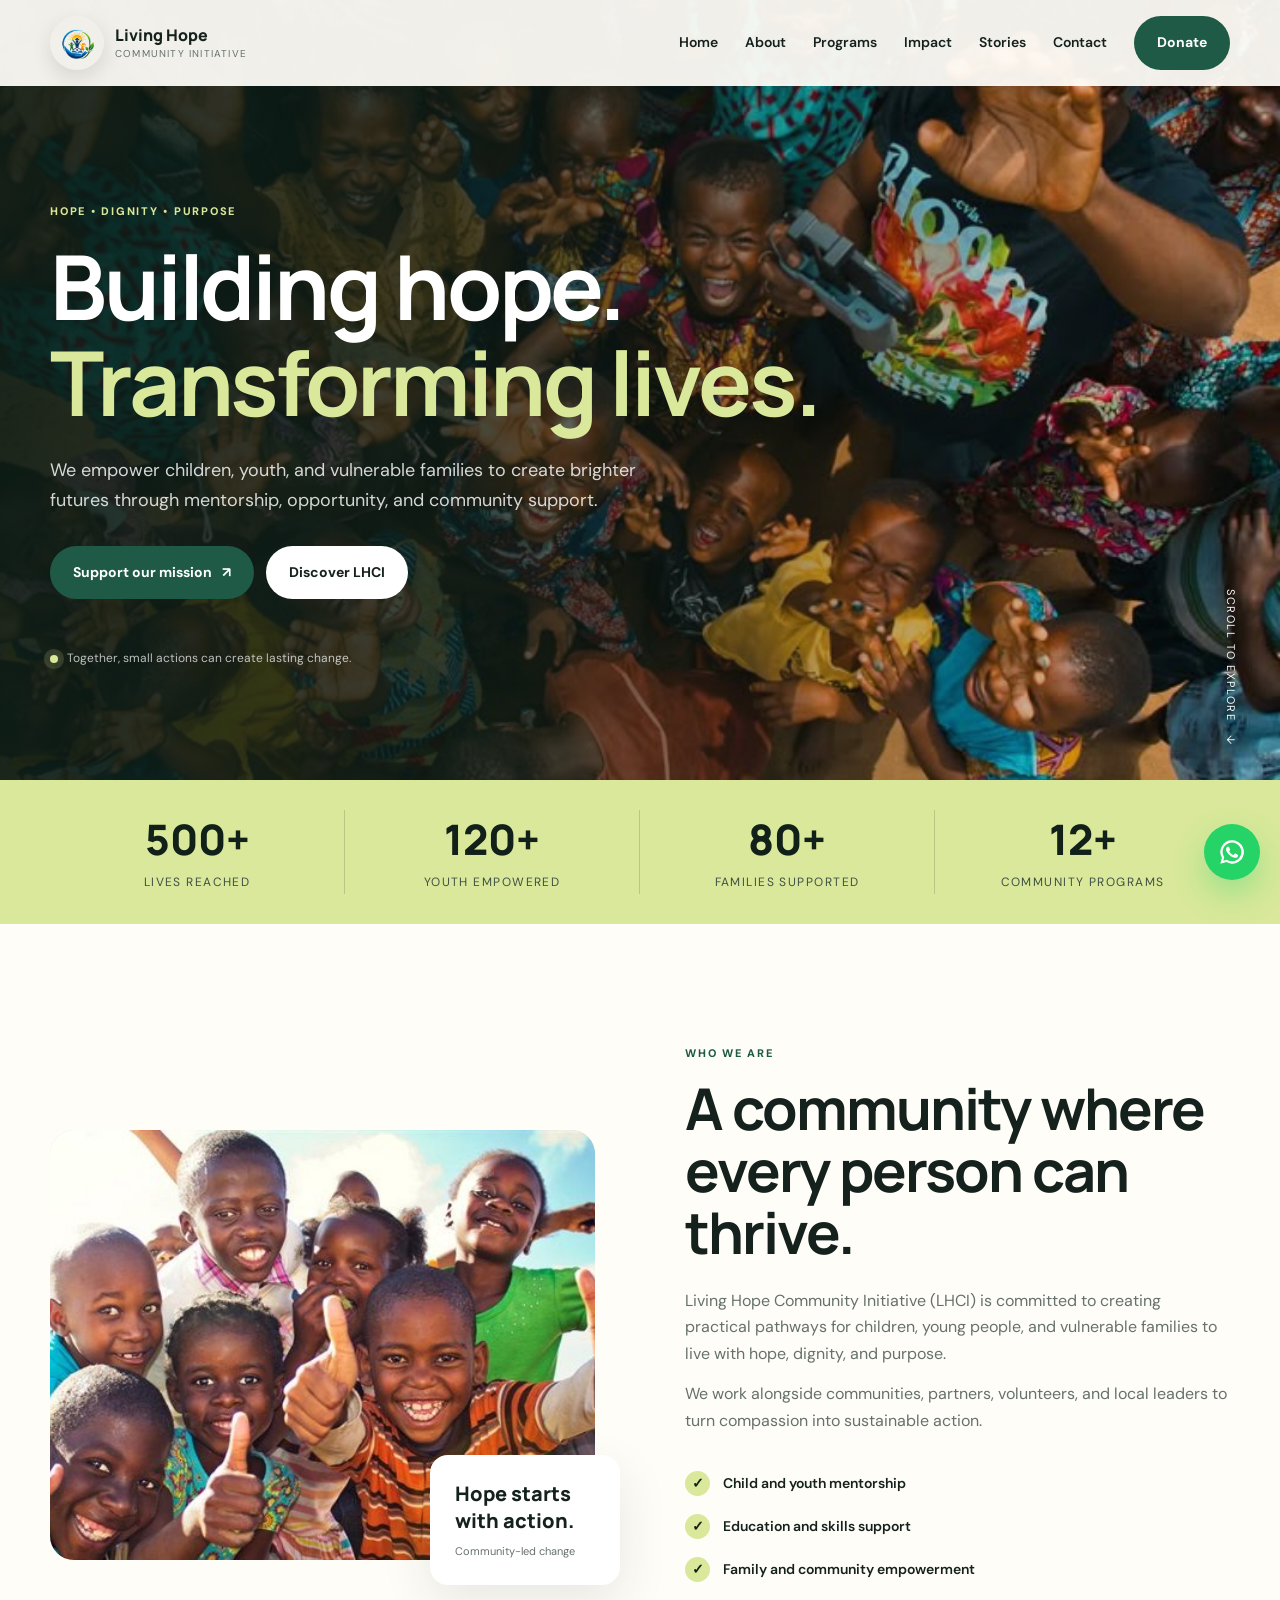
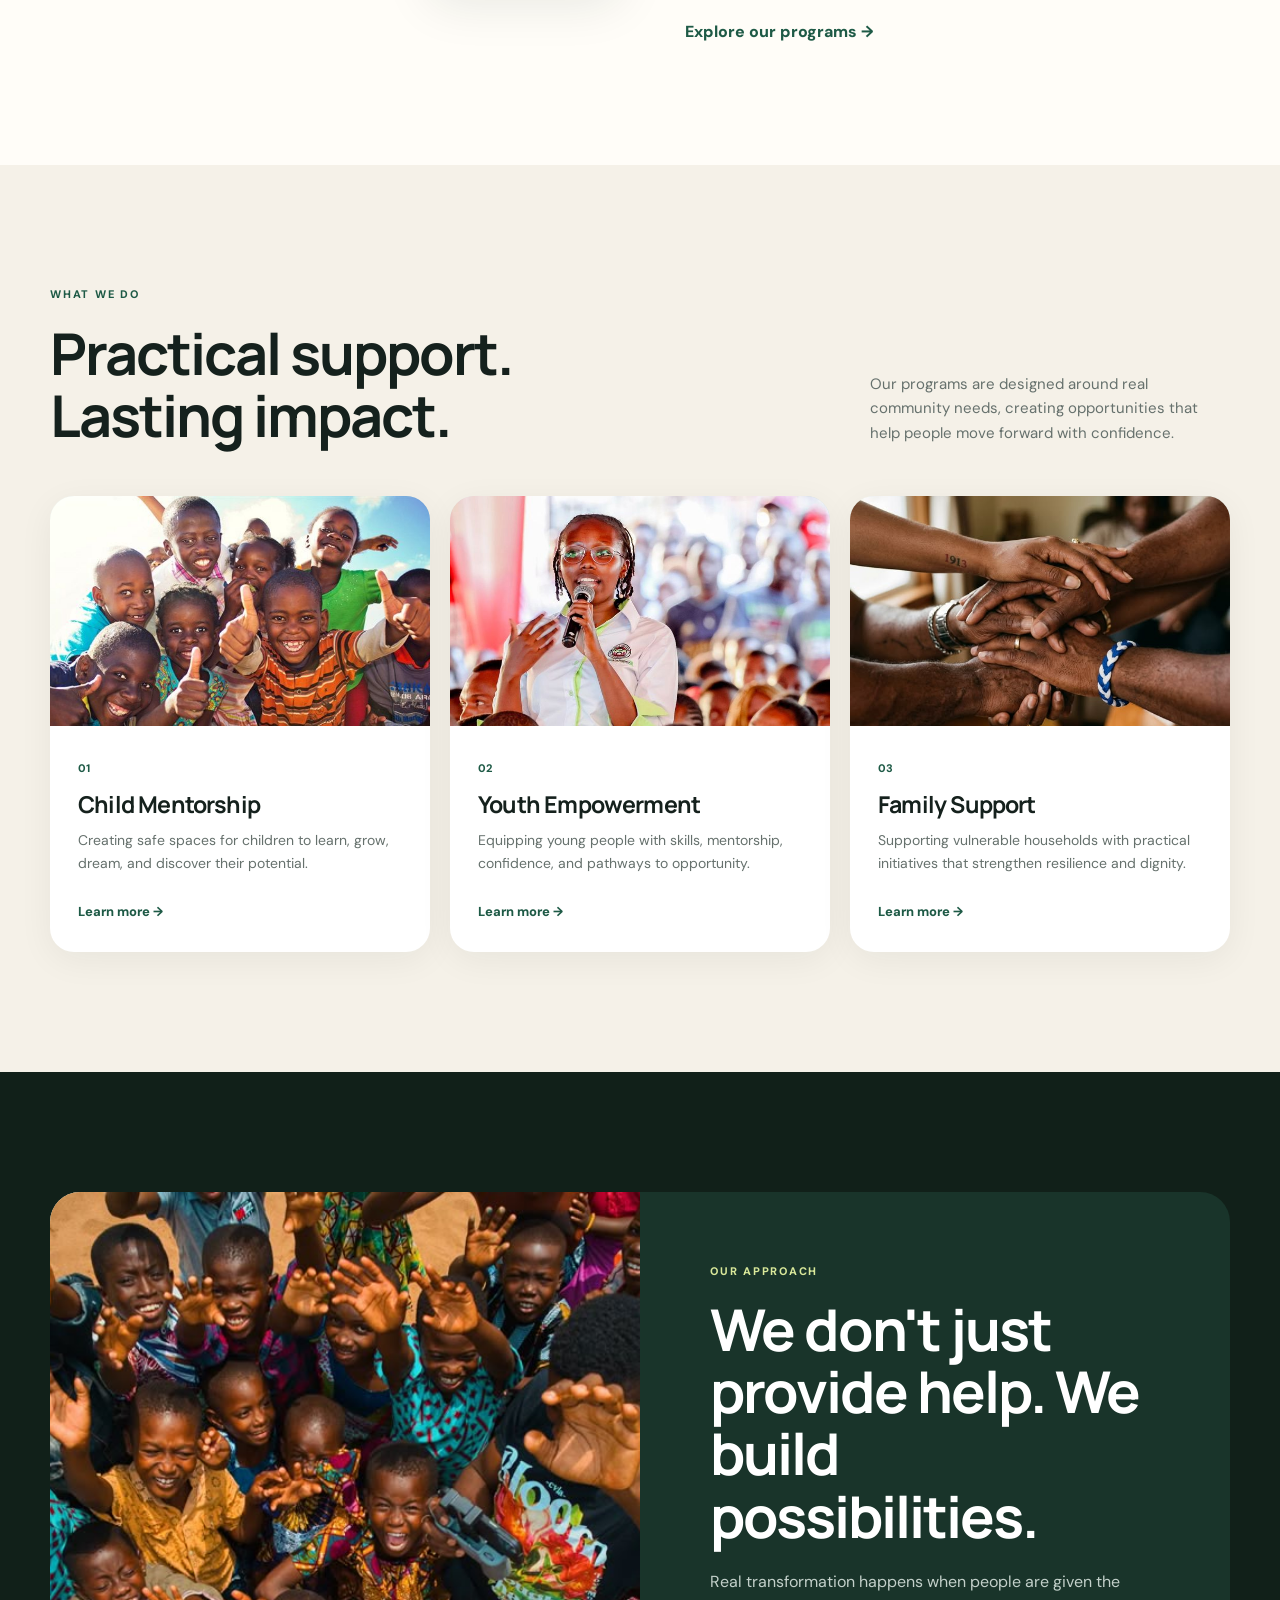
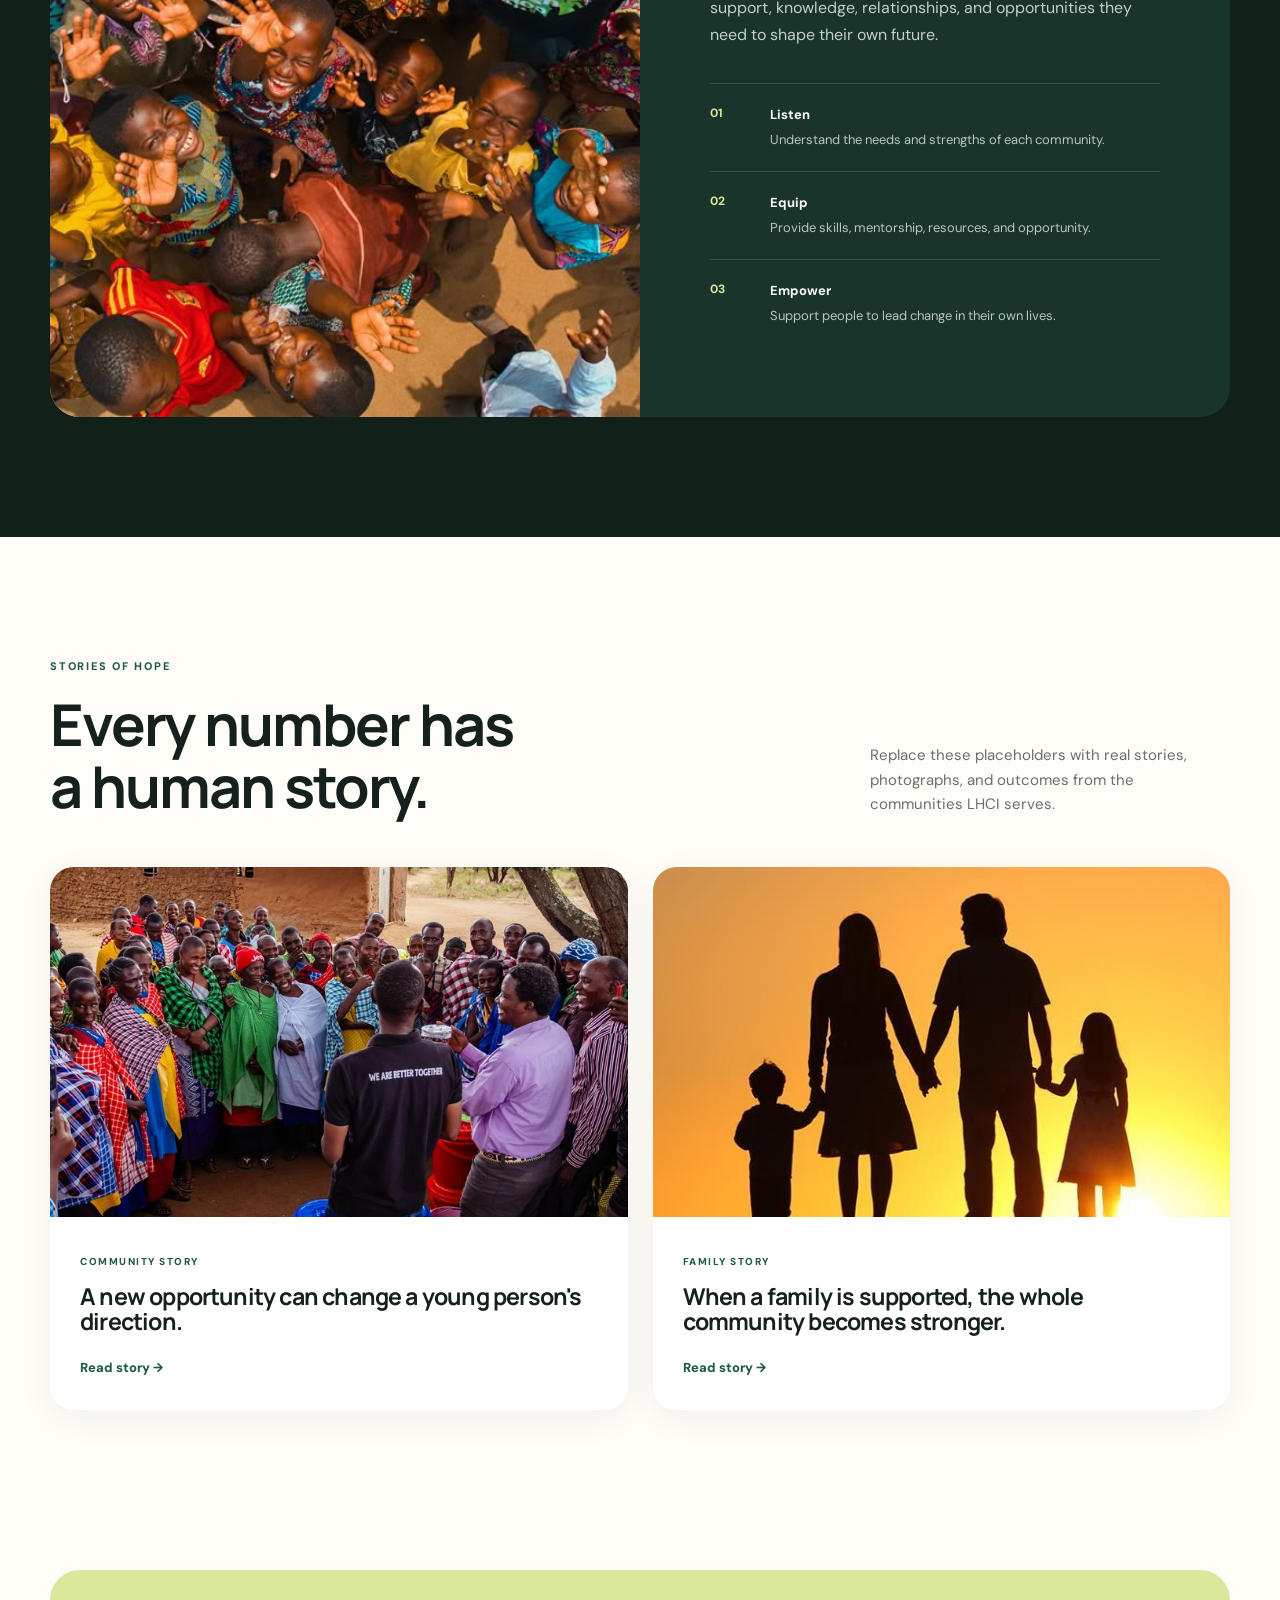
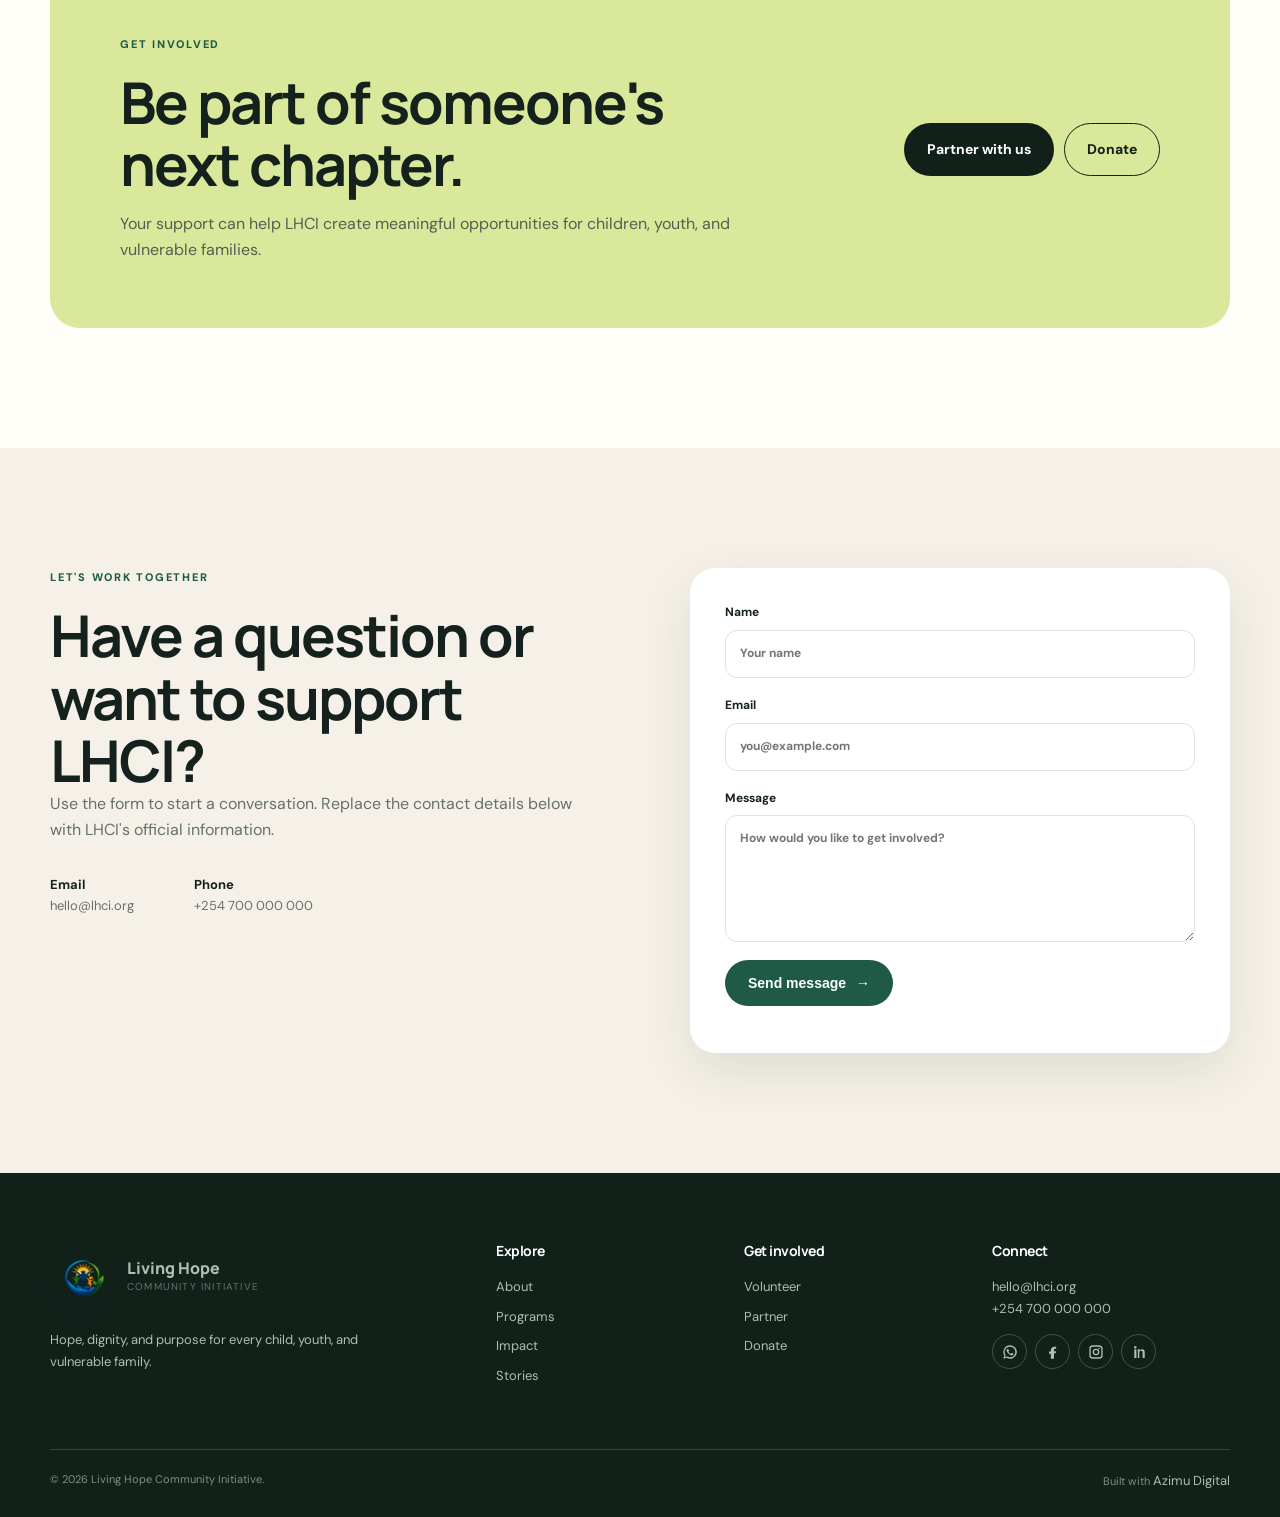
==== lhci-website/index.html @ d0f4b5f7 "Add files via upload" ====
<!DOCTYPE html>
<html lang="en">
<head>
  <meta charset="UTF-8">
  <meta name="viewport" content="width=device-width, initial-scale=1.0">
  <meta name="description" content="Living Hope Community Initiative — empowering children, youth and vulnerable families through mentorship, opportunity and community support.">
  <title>Living Hope Community Initiative | LHCI</title>
  <link rel="preconnect" href="https://fonts.googleapis.com">
  <link rel="preconnect" href="https://fonts.gstatic.com" crossorigin>
  <link href="https://fonts.googleapis.com/css2?family=DM+Sans:wght@400;500;600;700&family=Manrope:wght@600;700;800&display=swap" rel="stylesheet">
  <link rel="stylesheet" href="css/style.css">
  
</head>
<body>
  <header class="site-header" id="siteHeader">
    <div class="container nav-wrap">
      <a class="brand" href="#home" aria-label="LHCI home">
        <span class="brand-mark">
          <img src="LHC-LOGO.png" alt="lch-logo" loading="lazy"/>
        </span>
        <span><strong>Living Hope</strong><small>Community Initiative</small></span>
      </a>
      <button class="nav-toggle" aria-label="Open navigation" aria-expanded="false">
        <span></span><span></span><span></span>
      </button>
      <nav class="nav" aria-label="Main navigation">
        <a href="#home">Home</a>
        <a href="#about">About</a>
        <a href="#programs">Programs</a>
        <a href="#impact">Impact</a>
        <a href="#stories">Stories</a>
        <a href="#contact">Contact</a>
        <a class="btn btn-primary nav-donate" href="donate.html">Donate</a>
      </nav>
    </div>
  </header>

  <main>
    <section class="hero" id="home">
      <div class="hero-media" aria-hidden="true"></div>
      <div class="container hero-content">
        <p class="eyebrow">Hope • Dignity • Purpose</p>
        <h1>Building hope.<br><span>Transforming lives.</span></h1>
        <p class="hero-text">We empower children, youth, and vulnerable families to create brighter futures through mentorship, opportunity, and community support.</p>
        <div class="hero-actions">
          <a class="btn btn-primary" href="donate.html">Support our mission <span>↗</span></a>
          <a class="btn btn-light" href="about.html">Discover LHCI</a>
        </div>
        <div class="hero-note"><span class="pulse"></span> Together, small actions can create lasting change.</div>
      </div>
      <a class="scroll-cue" href="#about">Scroll to explore <span>↓</span></a>
    </section>

    <section class="impact-strip" id="impact">
      <div class="container stats-grid">
        <div class="stat"><strong data-count="500">0</strong><span>Lives reached</span></div>
        <div class="stat"><strong data-count="120">0</strong><span>Youth empowered</span></div>
        <div class="stat"><strong data-count="80">0</strong><span>Families supported</span></div>
        <div class="stat"><strong data-count="12">0</strong><span>Community programs</span></div>
      </div>
    </section>

    <section class="section about" id="about">
      <div class="container split">
        <div class="image-frame reveal">
          <div class="image-placeholder"><img src="childeren-empowerment.jpg" alt="about" loading="lazy"/></div>
          <div class="floating-card"><strong>Hope starts<br>with action.</strong><span>Community-led change</span></div>
        </div>
        <div class="section-copy reveal">
          <p class="eyebrow">Who we are</p>
          <h2>A community where every person can thrive.</h2>
          <p>Living Hope Community Initiative (LHCI) is committed to creating practical pathways for children, young people, and vulnerable families to live with hope, dignity, and purpose.</p>
          <p>We work alongside communities, partners, volunteers, and local leaders to turn compassion into sustainable action.</p>
          <div class="check-list">
            <div><span>✓</span> Child and youth mentorship</div>
            <div><span>✓</span> Education and skills support</div>
            <div><span>✓</span> Family and community empowerment</div>
          </div>
          <a class="text-link" href="#programs">Explore our programs <span>→</span></a>
        </div>
      </div>
    </section>

    <section class="section programs" id="programs">
      <div class="container">
        <div class="section-heading reveal">
          <div><p class="eyebrow">What we do</p><h2>Practical support.<br>Lasting impact.</h2></div>
          <p>Our programs are designed around real community needs, creating opportunities that help people move forward with confidence.</p>
        </div>
        <div class="cards-grid">
          <article class="program-card reveal"><div class="card-image image-placeholder"><img src="childeren-empowerment.jpg" alt="children-empowerment" loading="lazy"/></div><div class="card-body"><span class="card-number">01</span><h3>Child Mentorship</h3><p>Creating safe spaces for children to learn, grow, dream, and discover their potential.</p><a href="#contact">Learn more →</a></div></article>
          <article class="program-card reveal"><div class="card-image image-placeholder"><img src="Youth empowerment.jpg" alt="youth-empowerment" loading="lazy"/></div><div class="card-body"><span class="card-number">02</span><h3>Youth Empowerment</h3><p>Equipping young people with skills, mentorship, confidence, and pathways to opportunity.</p><a href="#contact">Learn more →</a></div></article>
          <article class="program-card reveal"><div class="card-image image-placeholder"><img src="family-support.jpg" alt="children-empowerment" loading="lazy"/></div><div class="card-body"><span class="card-number">03</span><h3>Family Support</h3><p>Supporting vulnerable households with practical initiatives that strengthen resilience and dignity.</p><a href="#contact">Learn more →</a></div></article>
        </div>
      </div>
    </section>

    <section class="feature section">
      <div class="container feature-box reveal">
        <div class="feature-image image-placeholder">
          <img src="Happy Kids.jpg" alt="happy kids" loading="lazy"/>


        </div>
        <div class="feature-copy">
          <p class="eyebrow">Our approach</p>
          <h2>We don't just provide help. We build possibilities.</h2>
          <p>Real transformation happens when people are given the support, knowledge, relationships, and opportunities they need to shape their own future.</p>
          <div class="steps">
            <div><b>01</b><span><strong>Listen</strong>Understand the needs and strengths of each community.</span></div>
            <div><b>02</b><span><strong>Equip</strong>Provide skills, mentorship, resources, and opportunity.</span></div>
            <div><b>03</b><span><strong>Empower</strong>Support people to lead change in their own lives.</span></div>
          </div>
        </div>
      </div>
    </section>

    <section class="section stories" id="stories">
      <div class="container">
        <div class="section-heading reveal"><div><p class="eyebrow">Stories of hope</p><h2>Every number has<br>a human story.</h2></div><p>Replace these placeholders with real stories, photographs, and outcomes from the communities LHCI serves.</p></div>
        <div class="story-grid">
          <article class="story-card reveal"><div class="story-image image-placeholder"><img src="community story.jpg" alt="children-empowerment" loading="lazy"/></div><div class="story-body"><span>Community story</span><h3>A new opportunity can change a young person's direction.</h3><a href="#contact">Read story →</a></div></article>
          <article class="story-card reveal"><div class="story-image image-placeholder"><img src="family story.jpg" alt="children-empowerment" loading="lazy"/></div><div class="story-body"><span>Family story</span><h3>When a family is supported, the whole community becomes stronger.</h3><a href="#contact">Read story →</a></div></article>
        </div>
      </div>
    </section>

    <section class="cta section" id="donate">
      <div class="container cta-inner reveal">
        <div><p class="eyebrow">Get involved</p><h2>Be part of someone's next chapter.</h2><p>Your support can help LHCI create meaningful opportunities for children, youth, and vulnerable families.</p></div>
        <div class="cta-actions"><a class="btn btn-dark" href="#contact">Partner with us</a><a class="btn btn-outline-dark" href="#contact">Donate</a></div>
      </div>
    </section>

    <section class="section contact" id="contact">
      <div class="container contact-grid">
        <div class="reveal"><p class="eyebrow">Let's work together</p><h2>Have a question or want to support LHCI?</h2><p>Use the form to start a conversation. Replace the contact details below with LHCI's official information.</p><div class="contact-details"><p><strong>Email</strong><br>hello@lhci.org</p><p><strong>Phone</strong><br>+254 700 000 000</p></div></div>
        <form class="contact-form reveal" id="contactForm">
          <label>Name<input required type="text" name="name" placeholder="Your name"></label>
          <label>Email<input required type="email" name="email" placeholder="you@example.com"></label>
          <label>Message<textarea required name="message" rows="5" placeholder="How would you like to get involved?"></textarea></label>
          <button class="btn btn-primary" type="submit">Send message <span>→</span></button>
          <p class="form-status" role="status"></p>
        </form>
      </div>
    </section>
  </main>

  <footer class="footer">
    <div class="container footer-grid">
      <div><a class="brand footer-brand" href="#home"><span class="brand-mark"><img src="LHC-LOGO.png" alt="Living Hope Community Initiative logo" loading="lazy"/></span><span><strong>Living Hope</strong><small>Community Initiative</small></span></a><p>Hope, dignity, and purpose for every child, youth, and vulnerable family.</p></div>
      <div><h4>Explore</h4><a href="#about">About</a><a href="#programs">Programs</a><a href="#impact">Impact</a><a href="#stories">Stories</a></div>
      <div><h4>Get involved</h4><a href="#contact">Volunteer</a><a href="#contact">Partner</a><a href="#donate">Donate</a></div>
      <div><h4>Connect</h4><p>hello@lhci.org</p><p>+254 700 000 000</p><div class="socials"><a href="https://wa.me/254700000000" target="_blank" rel="noopener noreferrer" aria-label="WhatsApp"><svg viewBox="0 0 24 24" aria-hidden="true"><path d="M12 2a9.99 9.99 0 0 0-8.63 15.02L2 22l5.18-1.35A10 10 0 1 0 12 2zm0 18a8.02 8.02 0 0 1-4.1-1.13l-.29-.17-3.07.8.82-2.99-.19-.31A8 8 0 1 1 12 20zm4.62-5.84c-.25-.13-1.49-.74-1.72-.82-.23-.08-.4-.13-.58.13s-.67.82-.83.99-.31.19-.56.06a6.5 6.5 0 0 1-1.94-1.2 7.31 7.31 0 0 1-1.35-1.67c-.14-.24-.01-.37.11-.49.11-.11.25-.31.38-.47.12-.16.16-.27.24-.45.08-.18.04-.34-.02-.47-.06-.13-.58-1.39-.8-1.9-.21-.51-.42-.44-.58-.45h-.49c-.17 0-.45.06-.69.34-.23.27-.89.87-.89 2.12 0 1.25.91 2.46 1.04 2.63.13.18 1.79 2.73 4.34 3.83.61.26 1.08.42 1.45.54.61.19 1.16.16 1.6.1.49-.07 1.49-.61 1.7-1.2.21-.59.21-1.1.15-1.2-.06-.1-.23-.16-.48-.28z"/></svg></a><a href="#" aria-label="Facebook"><svg viewBox="0 0 24 24" aria-hidden="true"><path d="M13.5 22v-8.1h2.7l.4-3.1h-3.1V8.8c0-.9.3-1.6 1.7-1.6h1.5V4.4c-.3 0-1.5-.2-2.9-.2-3 0-5 1.8-5 5.1v2.1H6v3.1h2.8V22h4.7z"/></svg></a><a href="#" aria-label="Instagram"><svg viewBox="0 0 24 24" aria-hidden="true"><path d="M7.5 2h9A5.5 5.5 0 0 1 22 7.5v9a5.5 5.5 0 0 1-5.5 5.5h-9A5.5 5.5 0 0 1 2 16.5v-9A5.5 5.5 0 0 1 7.5 2zm0 2A3.5 3.5 0 0 0 4 7.5v9A3.5 3.5 0 0 0 7.5 20h9a3.5 3.5 0 0 0 3.5-3.5v-9A3.5 3.5 0 0 0 16.5 4h-9zM12 7a5 5 0 1 1 0 10 5 5 0 0 1 0-10zm0 2a3 3 0 1 0 0 6 3 3 0 0 0 0-6zm5.7-2.3a1.2 1.2 0 1 1-2.4 0 1.2 1.2 0 0 1 2.4 0z"/></svg></a><a href="#" aria-label="LinkedIn"><svg viewBox="0 0 24 24" aria-hidden="true"><path d="M6.5 6.8A1.8 1.8 0 1 1 6.5 3a1.8 1.8 0 0 1 0 3.8zM4.9 21V8h3.2v13H4.9zm5.3 0V8h3.1v1.8h.1c.4-.8 1.5-2.1 3.2-2.1 3.4 0 4 2.2 4 5.1V21h-3.2v-7.1c0-1.7 0-3.8-2.3-3.8-2.3 0-2.6 1.8-2.6 3.7V21h-3.3z"/></svg></a></div></div>
    </div>
    <div class="container footer-bottom"><span>© <span id="year"></span> Living Hope Community Initiative.</span><span>Built with <a class="footer-link" href="https://www.azimudigital.tech">Azimu Digital</a></span></div>
  </footer>
  <a class="whatsapp-float" href="https://wa.me/254700000000" target="_blank" rel="noopener noreferrer" aria-label="Chat with us on WhatsApp">
    <svg viewBox="0 0 24 24" aria-hidden="true"><path d="M12 2a9.99 9.99 0 0 0-8.63 15.02L2 22l5.18-1.35A10 10 0 1 0 12 2zm0 18a8.02 8.02 0 0 1-4.1-1.13l-.29-.17-3.07.8.82-2.99-.19-.31A8 8 0 1 1 12 20zm4.62-5.84c-.25-.13-1.49-.74-1.72-.82-.23-.08-.4-.13-.58.13s-.67.82-.83.99-.31.19-.56.06a6.5 6.5 0 0 1-1.94-1.2 7.31 7.31 0 0 1-1.35-1.67c-.14-.24-.01-.37.11-.49.11-.11.25-.31.38-.47.12-.16.16-.27.24-.45.08-.18.04-.34-.02-.47-.06-.13-.58-1.39-.8-1.9-.21-.51-.42-.44-.58-.45h-.49c-.17 0-.45.06-.69.34-.23.27-.89.87-.89 2.12 0 1.25.91 2.46 1.04 2.63.13.18 1.79 2.73 4.34 3.83.61.26 1.08.42 1.45.54.61.19 1.16.16 1.6.1.49-.07 1.49-.61 1.7-1.2.21-.59.21-1.1.15-1.2-.06-.1-.23-.16-.48-.28z"/></svg>
  </a>
  <script src="js/script.js"></script>
</body>
</html>
---- lhci-website/css/style.css ----
:root {
    --ink: #15211d;
    --muted: #66716d;
    --cream: #f5f1e8;
    --paper: #fffdf8;
    --green: #1e5a46;
    --green2: #2f7b5f;
    --lime: #d9e89a;
    --line: #dfe3dc;
    --dark: #112019;
    --radius: 24px;
    --shadow: 0 18px 50px rgba(20, 35, 28, .10);
}

* {
    box-sizing: border-box;
    margin: 0;
    padding: 0;
}

html {
    scroll-behavior: smooth;
}

body {
    font-family: "DM Sans", sans-serif;
    color: var(--ink);
    background: var(--paper);
    line-height: 1.65;
}

h1, h2, h3, h4 {
    font-family: Manrope, sans-serif;
    line-height: 1.08;
    letter-spacing: -.035em;
}

h1 {
    font-size: clamp(3.2rem, 7vw, 6.8rem);
    max-width: 850px;
}

h2 {
    font-size: clamp(2.3rem, 4.5vw, 4.2rem);
}

h3 {
    font-size: 1.45rem;
}

p {
    color: var(--muted);
}

a {
    text-decoration: none;
    color: inherit;
}

.container {
    width: min(1180px, calc(100% - 40px));
    margin: auto;
}

.site-header {
    position: fixed;
    z-index: 50;
    top: 0;
    width: 100%;
    transition: .3s;
    background: rgba(255, 253, 248, .94);
}

.site-header.scrolled {
    background: rgba(255, 253, 248, 0.555);
    backdrop-filter: blur(20px);
    box-shadow: 0 8px 30px rgba(0, 0, 0, .06);
}

.nav-wrap {
    height: 86px;
    display: flex;
    align-items: center;
    justify-content: space-between;
}

.brand {
    display: flex;
    align-items: center;
    gap: 11px;
}

.brand-mark {
    width: 54px;
    height: 54px;
    border-radius: 50%;
    display: grid;
    place-items: center;
    color: var(--dark);
    font: 800 13px Manrope;
    overflow: visible;
    box-shadow: 0 8px 20px rgba(21, 33, 29, .12);
    background: transparent;
}

.brand-mark img {
    width: 100%;
    height: 100%;
    object-fit: contain;
    display: block;
}

.brand strong, .brand small {
    display: block;
}

.brand strong {
    font: 800 16px Manrope;
}

.brand small {
    font-size: 10px;
    text-transform: uppercase;
    letter-spacing: .12em;
    color: var(--muted);
}

.nav {
    display: flex;
    align-items: center;
    gap: 27px;
    font-size: 14px;
    font-weight: 600;
}

.nav a:not(.btn) {
    position: relative;
}

.nav a:not(.btn):after {
    content: "";
    position: absolute;
    left: 0;
    bottom: -7px;
    width: 0;
    height: 2px;
    background: var(--green);
    transition: .25s;
}

.nav a:not(.btn):hover:after {
    width: 100%;
}

.btn {
    display: inline-flex;
    align-items: center;
    justify-content: center;
    gap: 10px;
    padding: 14px 22px;
    border-radius: 100px;
    border: 1px solid transparent;
    font-weight: 700;
    font-size: 14px;
    transition: .25s;
    cursor: pointer;
}

.btn-primary {
    background: var(--green);
    color: #fff;
}

.btn-primary:hover {
    background: var(--green2);
    transform: translateY(-2px);
}

.btn-light {
    background: #fff;
    color: var(--ink);
}

.btn-dark {
    background: var(--dark);
    color: #fff;
}

.btn-outline-dark {
    border-color: var(--dark);
    color: var(--dark);
}

.nav-toggle {
    display: none;
    background: none;
    border: 0;
}

.nav-toggle span {
    display: block;
    width: 25px;
    height: 2px;
    background: var(--ink);
    margin: 5px;
}

.hero {
    min-height: 780px;
    display: flex;
    align-items: center;
    position: relative;
    overflow: hidden;
    color: #fff;
    background: var(--dark);
}

.hero-media {
    position: absolute;
    inset: 0;
    background: linear-gradient(90deg, rgba(12, 28, 22, .92) 0%, rgba(12, 28, 22, .78) 36%, rgba(12, 28, 22, .28) 66%, rgba(12, 28, 22, .08) 100%), url("../Happy Kids.jpg") right center/cover;
}

.hero-content {
    position: relative;
    padding-top: 90px;
}

.eyebrow {
    text-transform: uppercase;
    letter-spacing: .16em;
    font-size: 11px;
    font-weight: 800;
    color: var(--green);
    margin-bottom: 18px;
}

.hero .eyebrow {
    color: var(--lime);
}

.hero h1 span {
    color: var(--lime);
}

.hero-text {
    color: rgba(255, 255, 255, .82);
    max-width: 610px;
    font-size: 18px;
    margin: 25px 0 30px;
}

.hero-actions {
    display: flex;
    gap: 12px;
    flex-wrap: wrap;
}

.hero-note {
    margin-top: 50px;
    font-size: 12px;
    color: rgba(255, 255, 255, .72);
    display: flex;
    align-items: center;
    gap: 9px;
}

.pulse {
    width: 8px;
    height: 8px;
    border-radius: 50%;
    background: var(--lime);
    box-shadow: 0 0 0 6px rgba(217, 232, 154, .15);
}

.scroll-cue {
    position: absolute;
    right: 40px;
    bottom: 34px;
    font-size: 11px;
    text-transform: uppercase;
    letter-spacing: .14em;
    writing-mode: vertical-rl;
    color: #fff;
}

.scroll-cue span {
    margin-top: 10px;
}

.impact-strip {
    background: var(--lime);
    padding: 30px 0;
}

.stats-grid {
    display: grid;
    grid-template-columns: repeat(4, 1fr);
}

.stat {
    text-align: center;
    border-right: 1px solid rgba(17, 32, 25, .16);
}

.stat:last-child {
    border: 0;
}

.stat strong {
    display: block;
    font: 800 42px Manrope;
    color: var(--dark);
}

.stat span {
    font-size: 12px;
    text-transform: uppercase;
    letter-spacing: .12em;
    color: #405045;
}

.section {
    padding: 120px 0;
}

.split {
    display: grid;
    grid-template-columns: 1fr 1fr;
    gap: 90px;
    align-items: center;
}

.image-frame {
    position: relative;
}

.image-placeholder {
    background: linear-gradient(135deg, #dfe7df, #b9cdbf);
    min-height: 430px;
    border-radius: var(--radius);
    display: grid;
    place-items: center;
    text-align: center;
    color: #557062;
    font: 700 12px Manrope;
    letter-spacing: .08em;
}

.image-placeholder small {
    font: 500 10px "DM Sans";
    display: block;
    margin-top: 5px;
}

.floating-card {
    position: absolute;
    right: -25px;
    bottom: -25px;
    background: #fff;
    padding: 25px;
    border-radius: 18px;
    box-shadow: var(--shadow);
    width: 190px;
}

.floating-card strong {
    font: 800 20px Manrope;
    display: block;
}

.floating-card span {
    display: block;
    font-size: 11px;
    color: var(--muted);
    margin-top: 8px;
}

.section-copy h2 {
    margin-bottom: 25px;
}

.section-copy > p {
    margin-bottom: 14px;
}

.check-list {
    margin: 28px 0;
}

.check-list div {
    padding: 9px 0;
    font-weight: 600;
    font-size: 14px;
}

.check-list span {
    display: inline-grid;
    place-items: center;
    background: var(--lime);
    width: 25px;
    height: 25px;
    border-radius: 50%;
    margin-right: 10px;
    color: var(--dark);
}

.text-link {
    font-weight: 800;
    color: var(--green);
}

.programs {
    background: var(--cream);
}

.section-heading {
    display: grid;
    grid-template-columns: 1fr 360px;
    gap: 70px;
    align-items: end;
    margin-bottom: 50px;
}

.section-heading > p {
    font-size: 15px;
}

.cards-grid {
    display: grid;
    grid-template-columns: repeat(3, 1fr);
    gap: 20px;
}

.program-card, .story-card {
    background: #fff;
    border-radius: var(--radius);
    overflow: hidden;
    box-shadow: 0 8px 35px rgba(20, 35, 28, .06);
}

.card-image {
    min-height: 230px;
    border-radius: 0;
}

.card-image,
.image-placeholder,
.story-image,
.feature-image {
    position: relative;
    overflow: hidden;
}

.card-image img,
.image-placeholder img,
.story-image img,
.feature-image img {
    position: absolute;
    inset: 0;
    width: 100%;
    height: 100%;
    object-fit: cover;
    display: block;
}

.card-body {
    padding: 28px;
}

.card-number {
    color: var(--green);
    font-weight: 800;
    font-size: 11px;
}

.card-body h3 {
    margin: 12px 0;
}

.card-body p {
    font-size: 14px;
    margin-bottom: 22px;
}

.card-body a, .story-body a {
    font-weight: 800;
    color: var(--green);
    font-size: 13px;
}

.feature {
    background: var(--dark);
    color: #fff;
}

.feature-box {
    display: grid;
    grid-template-columns: 1fr 1fr;
    gap: 0;
    background: #19342a;
    border-radius: 30px;
    overflow: hidden;
}

.feature-image {
    border-radius: 0;
    min-height: 650px;
}

.feature-copy {
    padding: 70px;
}

.feature-copy .eyebrow {
    color: var(--lime);
}

.feature-copy h2 {
    margin-bottom: 22px;
}

.feature-copy > p {
    color: #c3d0ca;
}

.steps {
    margin-top: 35px;
}

.steps > div {
    display: grid;
    grid-template-columns: 45px 1fr;
    gap: 15px;
    padding: 20px 0;
    border-top: 1px solid rgba(255, 255, 255, .13);
}

.steps b {
    color: var(--lime);
    font-size: 12px;
}

.steps strong {
    display: block;
    color: #fff;
    margin-bottom: 4px;
}

.steps span {
    color: #b7c7c0;
    font-size: 13px;
}

.story-grid {
    display: grid;
    grid-template-columns: repeat(2, 1fr);
    gap: 25px;
}

.story-image {
    min-height: 350px;
    border-radius: 0;
}

.story-body {
    padding: 30px;
}

.story-body > span {
    font-size: 10px;
    text-transform: uppercase;
    letter-spacing: .15em;
    color: var(--green);
    font-weight: 800;
}

.story-body h3 {
    margin: 10px 0 20px;
}

.cta {
    padding-top: 40px;
}

.cta-inner {
    background: var(--lime);
    border-radius: 30px;
    padding: 65px 70px;
    display: flex;
    justify-content: space-between;
    align-items: center;
    gap: 40px;
}

.cta-inner h2 {
    max-width: 650px;
}

.cta-inner p:not(.eyebrow) {
    max-width: 650px;
    margin-top: 15px;
    color: #536052;
}

.cta-actions {
    display: flex;
    gap: 10px;
    flex-shrink: 0;
}

.contact {
    background: var(--cream);
}

.contact-grid {
    display: grid;
    grid-template-columns: 1fr 1fr;
    gap: 100px;
}

.contact-details {
    display: flex;
    gap: 60px;
    margin-top: 30px;
}

.contact-details p {
    font-size: 13px;
}

.contact-details strong {
    color: var(--ink);
}

.contact-form {
    background: #fff;
    padding: 35px;
    border-radius: 25px;
    box-shadow: var(--shadow);
}

.contact-form label {
    display: block;
    font-size: 12px;
    font-weight: 700;
    margin-bottom: 18px;
}

.contact-form input, .contact-form textarea {
    display: block;
    width: 100%;
    border: 1px solid var(--line);
    border-radius: 12px;
    padding: 13px 14px;
    margin-top: 7px;
    font: inherit;
    outline: none;
}

.contact-form input:focus, .contact-form textarea:focus {
    border-color: var(--green);
}

.form-status {
    font-size: 12px;
    margin-top: 12px;
}

.footer {
    background: var(--dark);
    color: #fff;
    padding: 70px 0 25px;
}

.footer-grid {
    display: grid;
    grid-template-columns: 2fr 1fr 1fr 1.2fr;
    gap: 50px;
}

.footer p, .footer a {
    color: #aebdb5;
    font-size: 13px;
}

.footer-brand {
    margin-bottom: 20px;
}

.footer-grid > div > p {
    max-width: 310px;
}

.footer h4 {
    font-size: 14px;
    margin-bottom: 18px;
}

.footer-grid > div > a:not(.brand) {
    display: block;
    margin: 8px 0;
    width: fit-content;
    position: relative;
    padding-right: 18px;
    transition: color .25s ease, transform .25s ease;
}

.footer-grid > div > a:not(.brand):after {
    content: "↗";
    position: absolute;
    right: 0;
    top: 0;
    opacity: 0;
    transform: translate(-6px, 4px);
    transition: opacity .25s ease, transform .25s ease;
}

.footer-grid > div > a:not(.brand):hover {
    color: #fff;
    transform: translateX(2px);
}

.footer-grid > div > a:not(.brand):hover:after {
    opacity: 1;
    transform: translate(0, 0);
}

.socials {
    display: flex;
    gap: 8px;
    margin-top: 15px;
}

.socials a {
    border: 1px solid #42534b;
    width: 35px;
    height: 35px;
    border-radius: 50%;
    display: grid !important;
    place-items: center;
    transition: transform .2s ease, border-color .2s ease, background-color .2s ease, color .2s ease;
}

.socials svg {
    width: 16px;
    height: 16px;
    fill: currentColor;
}

.socials a:hover {
    transform: translateY(-2px);
    border-color: var(--lime);
    background: rgba(217, 232, 154, .08);
    color: #fff;
}

.footer-brand .brand-mark {
    background: transparent;
    width: 66px;
    height: 66px;
}

.footer-brand .brand-mark img {
    object-fit: contain;
}

.footer-bottom {
    border-top: 1px solid #31433a;
    margin-top: 55px;
    padding-top: 20px;
    display: flex;
    justify-content: space-between;
    font-size: 11px;
    color: #7f9087;
}

.back-top {
    position: fixed;
    right: 20px;
    bottom: 20px;
    width: 44px;
    height: 44px;
    border: 0;
    border-radius: 50%;
    background: var(--green);
    color: #fff;
    display: none;
    z-index: 40;
    cursor: pointer;
}

.whatsapp-float {
    position: fixed;
    right: 20px;
    bottom: 20px;
    width: 56px;
    height: 56px;
    border-radius: 50%;
    display: grid;
    place-items: center;
    background: #25d366;
    color: #fff;
    box-shadow: 0 14px 30px rgba(37, 211, 102, .35);
    z-index: 41;
    transition: transform .2s ease, box-shadow .2s ease, filter .2s ease;
}

.whatsapp-float svg {
    width: 28px;
    height: 28px;
    fill: currentColor;
}

.whatsapp-float:hover {
    transform: translateY(-3px) scale(1.03);
    box-shadow: 0 18px 34px rgba(37, 211, 102, .42);
    filter: brightness(1.04);
}

.reveal {
    opacity: 0;
    transform: translateY(25px);
    transition: opacity .7s ease, transform .7s ease;
}

.reveal.visible {
    opacity: 1;
    transform: none;
}

@media (max-width: 900px) {
    .nav-toggle {
        display: block;
    }
    
    .nav {
        position: absolute;
        top: 80px;
        left: 20px;
        right: 20px;
        background: #fff;
        border-radius: 18px;
        padding: 20px;
        display: none;
        flex-direction: column;
        align-items: stretch;
        box-shadow: var(--shadow);
    }
    
    .nav.open {
        display: flex;
    }
    
    .nav-donate {
        text-align: center;
    }
    
    .hero {
        min-height: 720px;
    }
    
    .stats-grid {
        grid-template-columns: repeat(2, 1fr);
        gap: 20px;
    }
    
    .stat:nth-child(2) {
        border: 0;
    }
    
    .split, .feature-box, .contact-grid {
        grid-template-columns: 1fr;
        gap: 50px;
    }
    
    .section-heading {
        grid-template-columns: 1fr;
        gap: 15px;
    }
    
    .cards-grid {
        grid-template-columns: 1fr 1fr;
    }
    
    .feature-copy {
        padding: 45px;
    }
    
    .feature-image {
        min-height: 400px;
    }
    
    .cta-inner {
        display: block;
        padding: 50px;
    }
    
    .cta-actions {
        margin-top: 30px;
    }
    
    .footer-grid {
        grid-template-columns: 1fr 1fr;
    }
}

@media (max-width: 600px) {
    .container {
        width: min(100% - 28px, 1180px);
    }
    
    .nav-wrap {
        height: 76px;
    }
    
    .brand small {
        display: none;
    }
    
    .hero {
        min-height: 700px;
    }
    
    .hero-content {
        padding-top: 70px;
    }
    
    .hero-text {
        font-size: 16px;
    }
    
    .scroll-cue {
        display: none;
    }
    
    .section {
        padding: 80px 0;
    }
    
    .stats-grid {
        grid-template-columns: 1fr 1fr;
    }
    
    .stat strong {
        font-size: 32px;
    }
    
    .stat span {
        font-size: 9px;
    }
    
    .split {
        gap: 55px;
    }
    
    .floating-card {
        right: 10px;
    }
    
    .cards-grid, .story-grid {
        grid-template-columns: 1fr;
    }
    
    .feature-copy {
        padding: 38px 25px;
    }
    
    .cta-inner {
        padding: 40px 25px;
    }
    
    .cta-actions {
        flex-direction: column;
    }
    
    .contact-details {
        gap: 20px;
        flex-direction: column;
    }
    
    .footer-grid {
        grid-template-columns: 1fr;
        gap: 30px;
    }
    
    .footer-bottom {
        display: block;
    }
    
    .footer-bottom span {
        display: block;
        margin: 5px 0;
    }
}
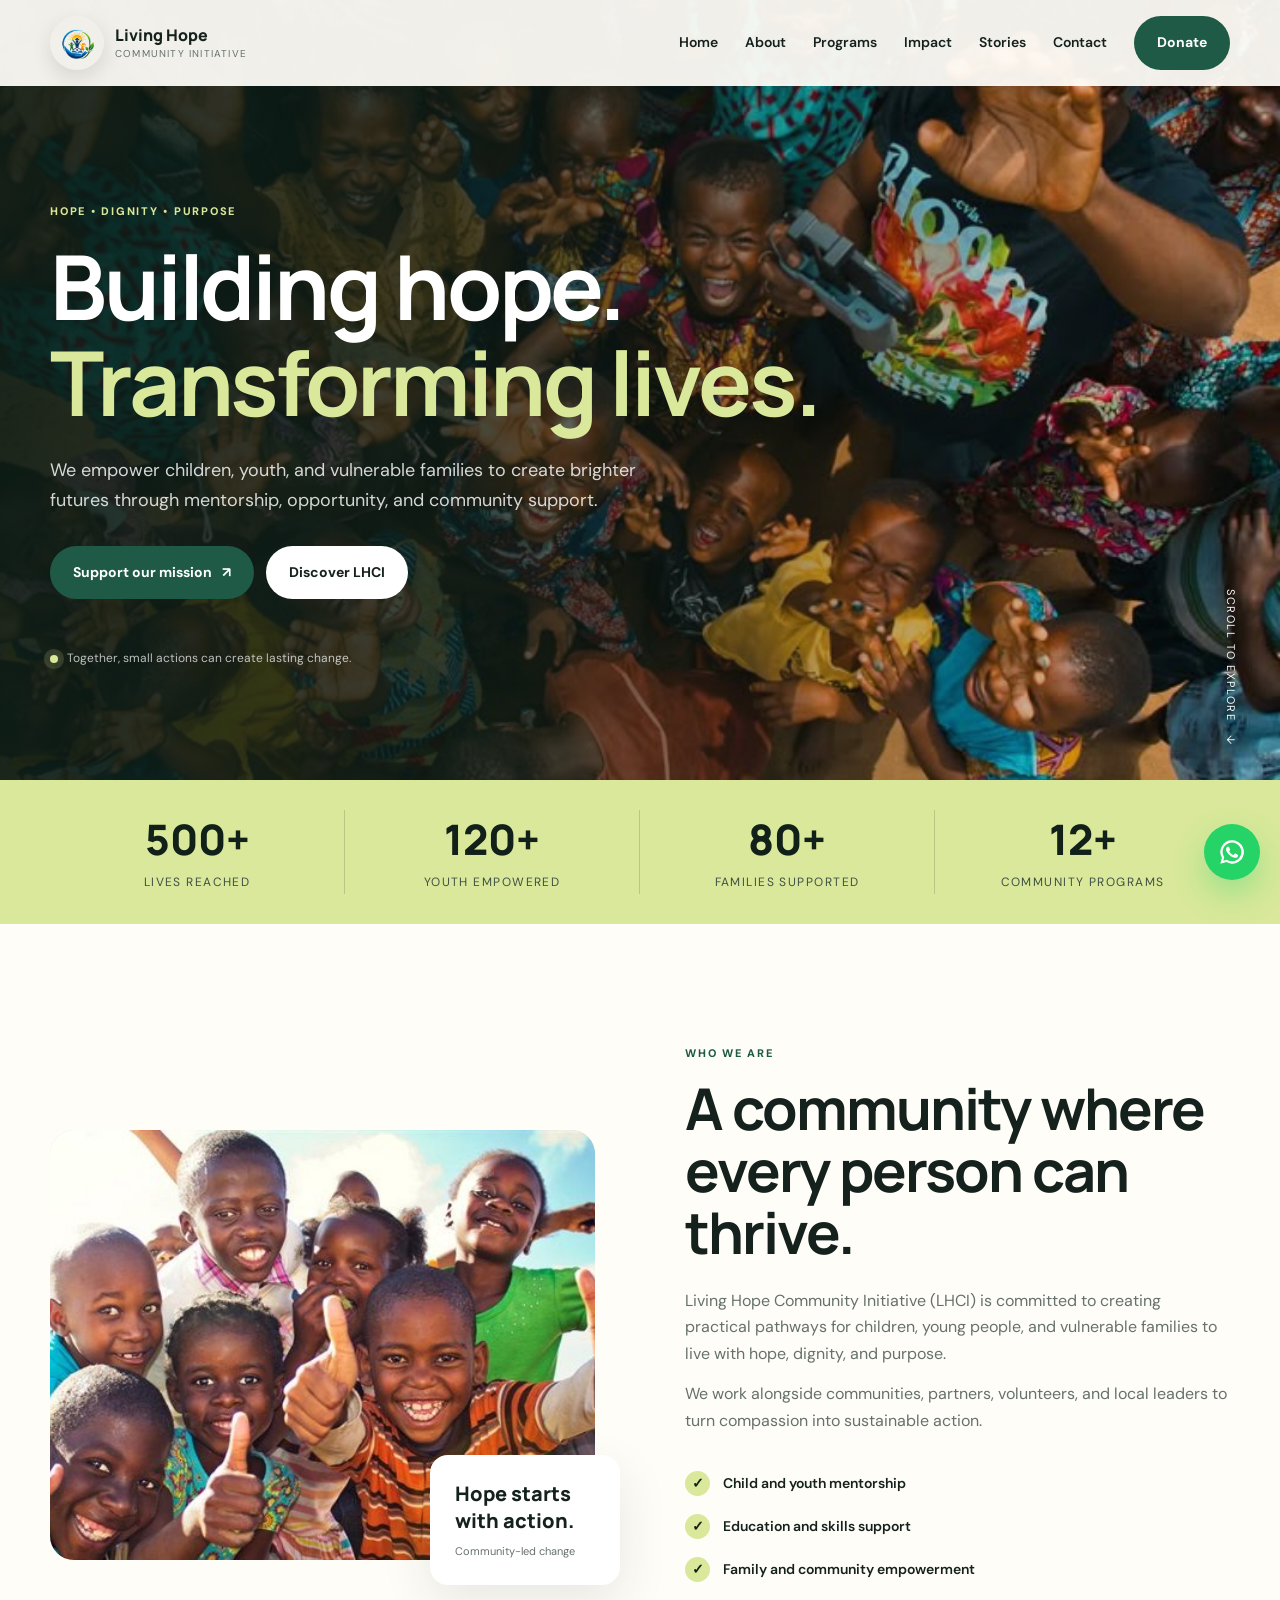
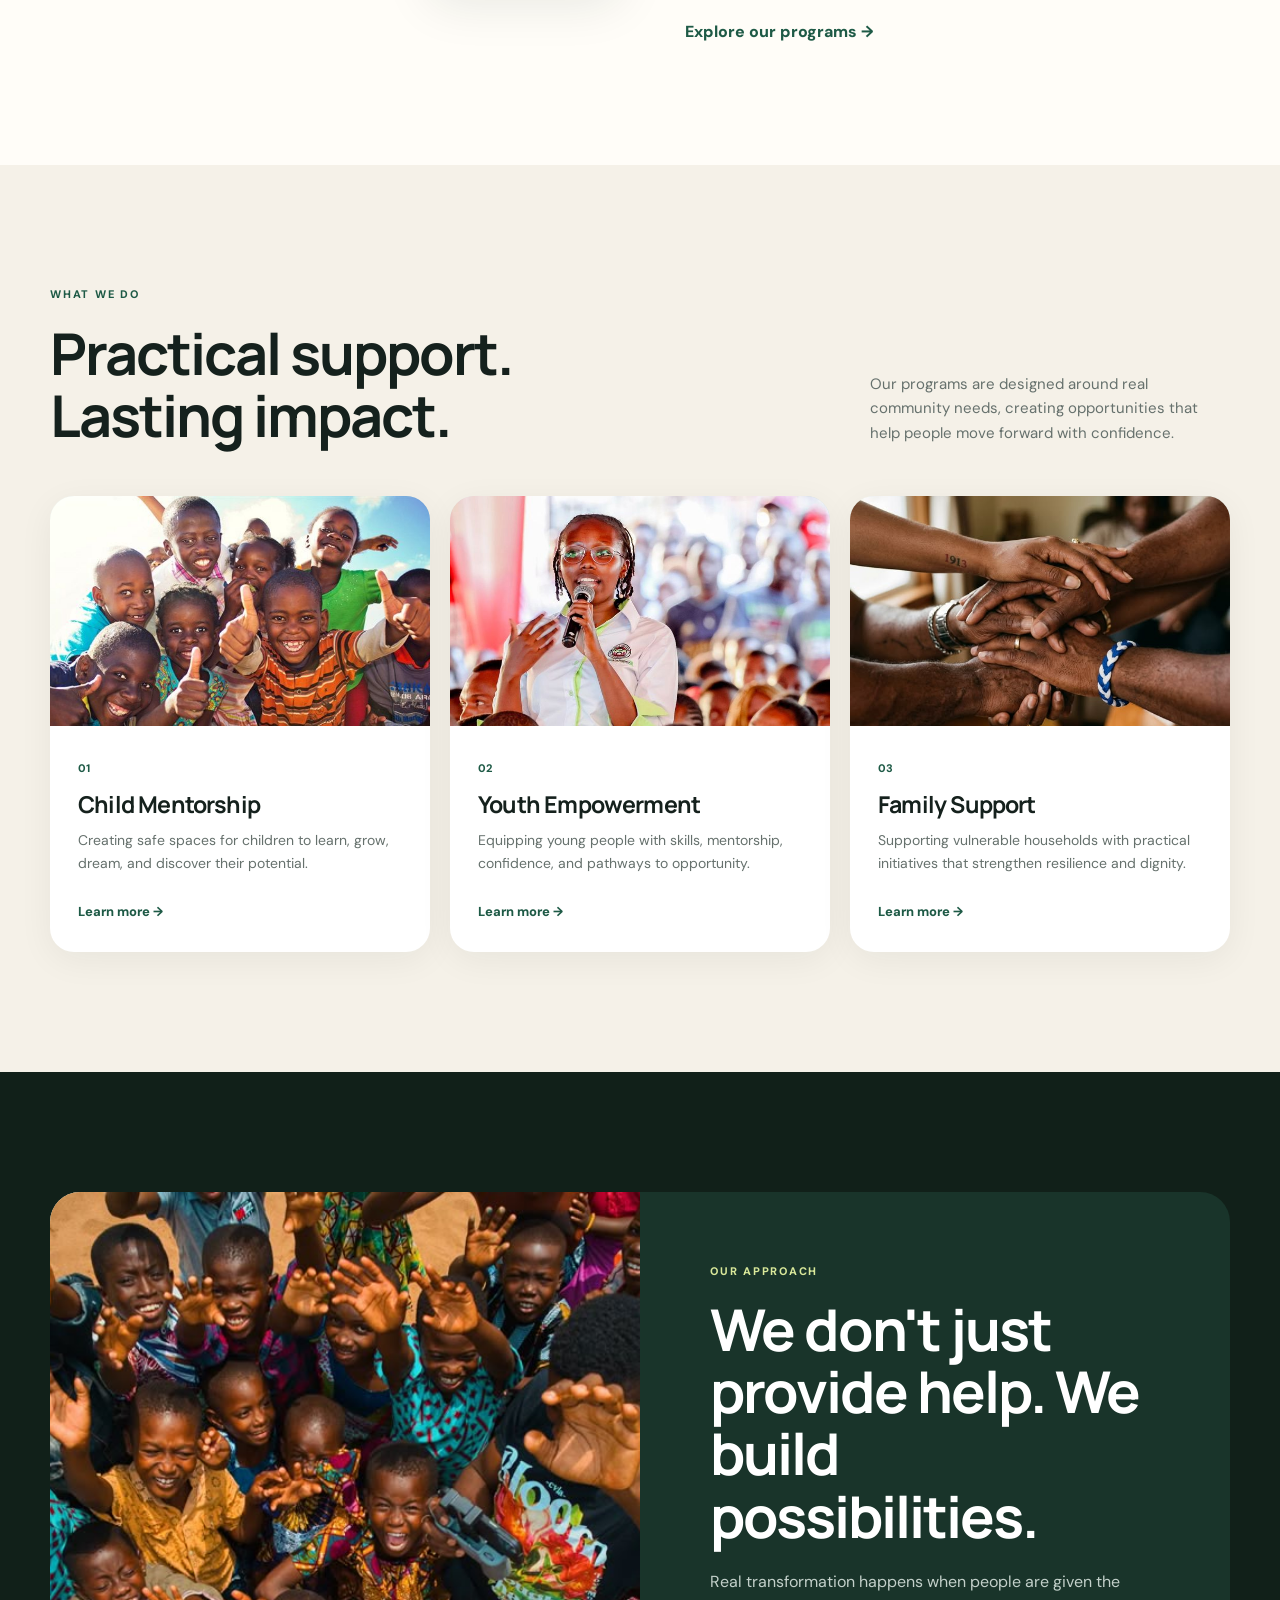
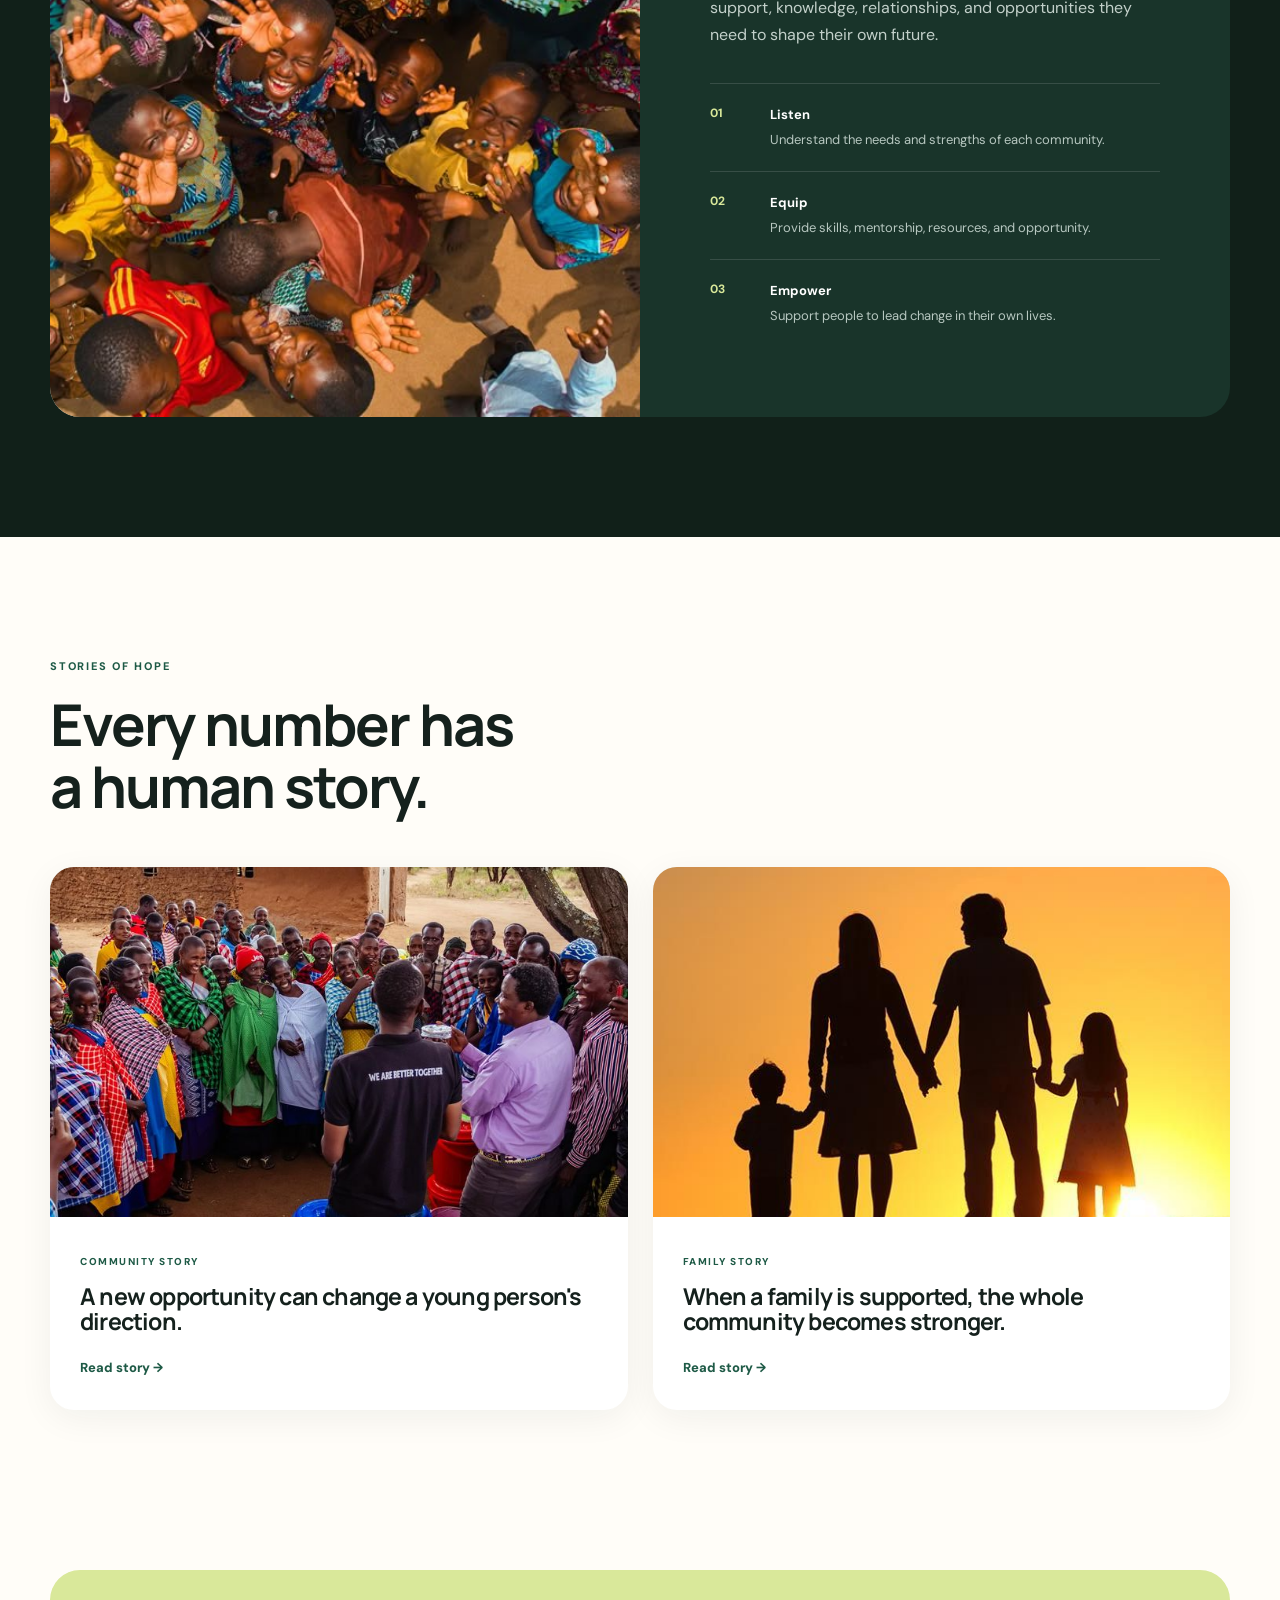
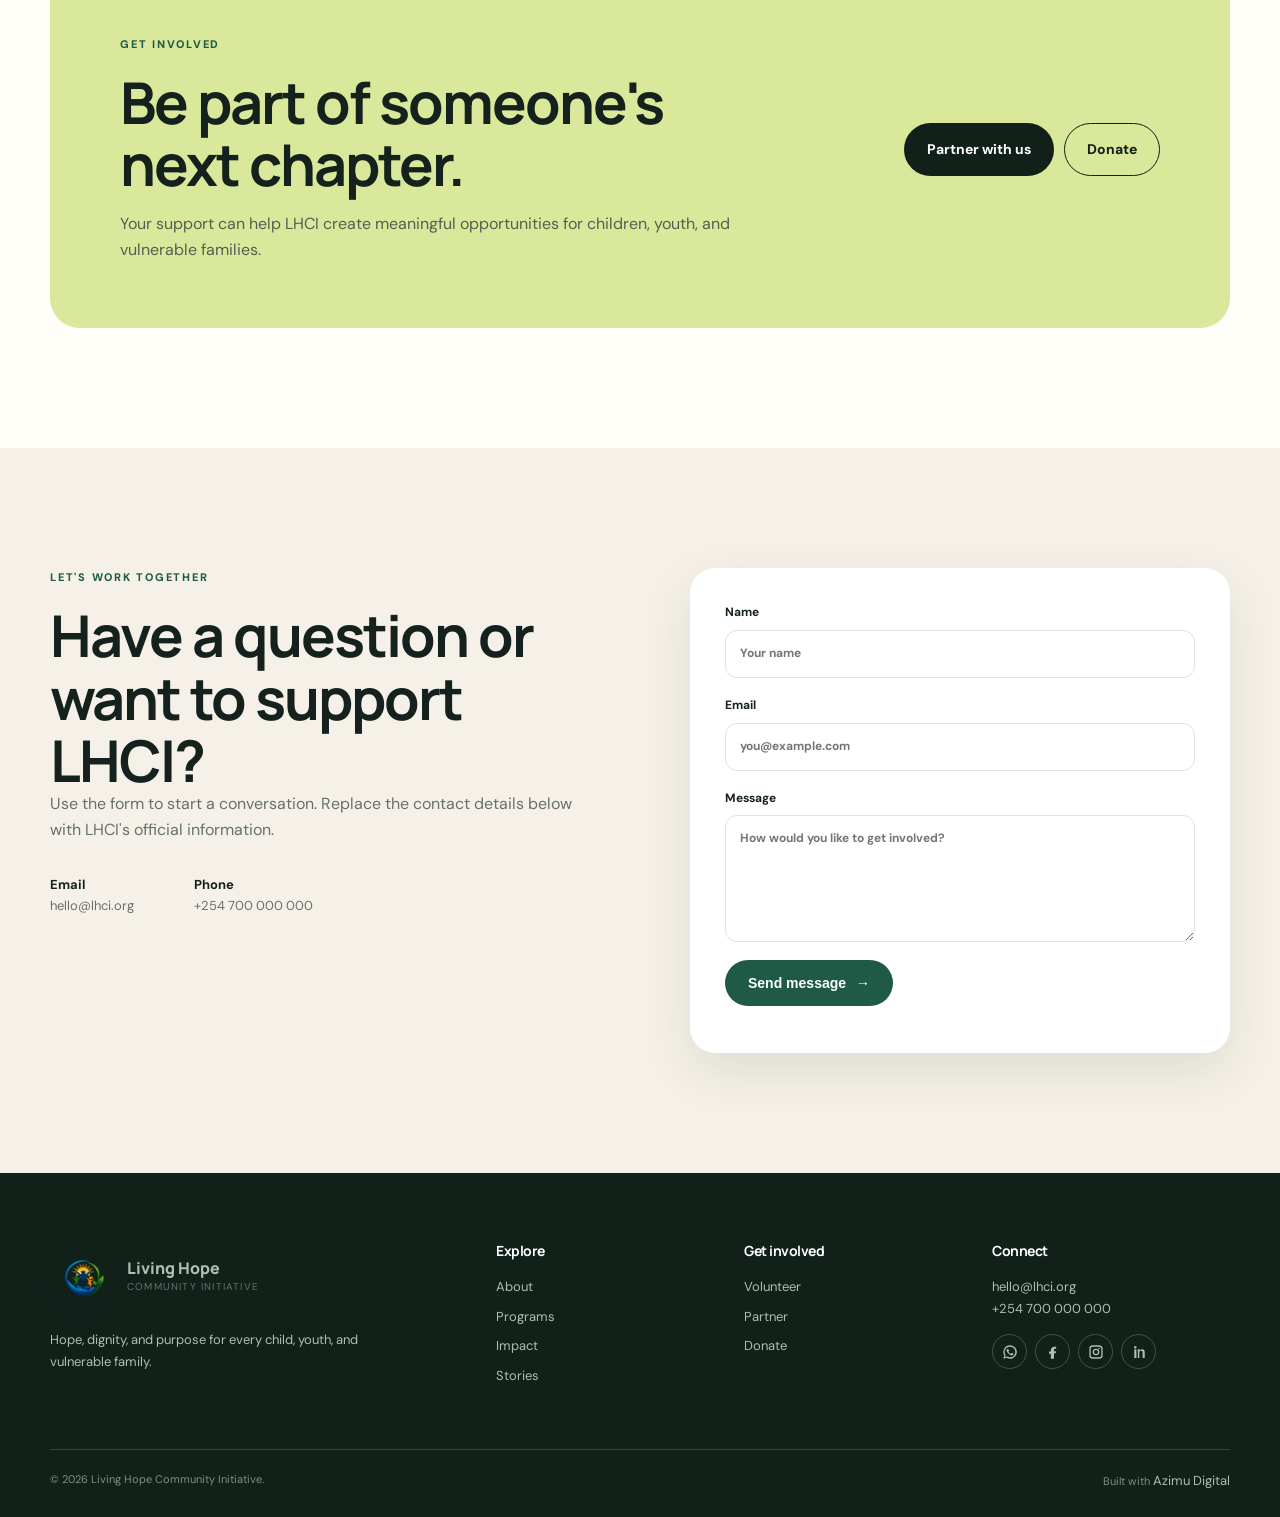
==== commit 44bc05d2: "just added some updates" ====
--- a/lhci-website/index.html
+++ b/lhci-website/index.html
@@ -16,7 +16,7 @@
     <div class="container nav-wrap">
       <a class="brand" href="#home" aria-label="LHCI home">
         <span class="brand-mark">
-          <img src="LHC-LOGO.png" alt="lch-logo" loading="lazy"/>
+          <img src="images/LHC-LOGO.png" alt="lch-logo" loading="lazy"/>
         </span>
         <span><strong>Living Hope</strong><small>Community Initiative</small></span>
       </a>
@@ -63,7 +63,7 @@
     <section class="section about" id="about">
       <div class="container split">
         <div class="image-frame reveal">
-          <div class="image-placeholder"><img src="childeren-empowerment.jpg" alt="about" loading="lazy"/></div>
+          <div class="image-placeholder"><img src="images/childeren-empowerment.jpg" alt="about" loading="lazy"/></div>
           <div class="floating-card"><strong>Hope starts<br>with action.</strong><span>Community-led change</span></div>
         </div>
         <div class="section-copy reveal">
@@ -88,9 +88,9 @@
           <p>Our programs are designed around real community needs, creating opportunities that help people move forward with confidence.</p>
         </div>
         <div class="cards-grid">
-          <article class="program-card reveal"><div class="card-image image-placeholder"><img src="childeren-empowerment.jpg" alt="children-empowerment" loading="lazy"/></div><div class="card-body"><span class="card-number">01</span><h3>Child Mentorship</h3><p>Creating safe spaces for children to learn, grow, dream, and discover their potential.</p><a href="#contact">Learn more →</a></div></article>
-          <article class="program-card reveal"><div class="card-image image-placeholder"><img src="Youth empowerment.jpg" alt="youth-empowerment" loading="lazy"/></div><div class="card-body"><span class="card-number">02</span><h3>Youth Empowerment</h3><p>Equipping young people with skills, mentorship, confidence, and pathways to opportunity.</p><a href="#contact">Learn more →</a></div></article>
-          <article class="program-card reveal"><div class="card-image image-placeholder"><img src="family-support.jpg" alt="children-empowerment" loading="lazy"/></div><div class="card-body"><span class="card-number">03</span><h3>Family Support</h3><p>Supporting vulnerable households with practical initiatives that strengthen resilience and dignity.</p><a href="#contact">Learn more →</a></div></article>
+          <article class="program-card reveal"><div class="card-image image-placeholder"><img src="images/childeren-empowerment.jpg" alt="children-empowerment" loading="lazy"/></div><div class="card-body"><span class="card-number">01</span><h3>Child Mentorship</h3><p>Creating safe spaces for children to learn, grow, dream, and discover their potential.</p><a href="#contact">Learn more →</a></div></article>
+          <article class="program-card reveal"><div class="card-image image-placeholder"><img src="images/Youth empowerment.jpg" alt="youth-empowerment" loading="lazy"/></div><div class="card-body"><span class="card-number">02</span><h3>Youth Empowerment</h3><p>Equipping young people with skills, mentorship, confidence, and pathways to opportunity.</p><a href="#contact">Learn more →</a></div></article>
+          <article class="program-card reveal"><div class="card-image image-placeholder"><img src="images/family-support.jpg" alt="children-empowerment" loading="lazy"/></div><div class="card-body"><span class="card-number">03</span><h3>Family Support</h3><p>Supporting vulnerable households with practical initiatives that strengthen resilience and dignity.</p><a href="#contact">Learn more →</a></div></article>
         </div>
       </div>
     </section>
@@ -98,9 +98,7 @@
     <section class="feature section">
       <div class="container feature-box reveal">
         <div class="feature-image image-placeholder">
-          <img src="Happy Kids.jpg" alt="happy kids" loading="lazy"/>
-
-
+          <img src="images/Happy Kids.jpg" alt="happy kids" loading="lazy"/>
         </div>
         <div class="feature-copy">
           <p class="eyebrow">Our approach</p>
@@ -117,10 +115,10 @@
 
     <section class="section stories" id="stories">
       <div class="container">
-        <div class="section-heading reveal"><div><p class="eyebrow">Stories of hope</p><h2>Every number has<br>a human story.</h2></div><p>Replace these placeholders with real stories, photographs, and outcomes from the communities LHCI serves.</p></div>
+        <div class="section-heading reveal"><div><p class="eyebrow">Stories of hope</p><h2>Every number has<br>a human story.</h2></div><p></p></div>
         <div class="story-grid">
-          <article class="story-card reveal"><div class="story-image image-placeholder"><img src="community story.jpg" alt="children-empowerment" loading="lazy"/></div><div class="story-body"><span>Community story</span><h3>A new opportunity can change a young person's direction.</h3><a href="#contact">Read story →</a></div></article>
-          <article class="story-card reveal"><div class="story-image image-placeholder"><img src="family story.jpg" alt="children-empowerment" loading="lazy"/></div><div class="story-body"><span>Family story</span><h3>When a family is supported, the whole community becomes stronger.</h3><a href="#contact">Read story →</a></div></article>
+          <article class="story-card reveal"><div class="story-image image-placeholder"><img src="images/community story.jpg" alt="children-empowerment" loading="lazy"/></div><div class="story-body"><span>Community story</span><h3>A new opportunity can change a young person's direction.</h3><a href="#contact">Read story →</a></div></article>
+          <article class="story-card reveal"><div class="story-image image-placeholder"><img src="images/family story.jpg" alt="children-empowerment" loading="lazy"/></div><div class="story-body"><span>Family story</span><h3>When a family is supported, the whole community becomes stronger.</h3><a href="#contact">Read story →</a></div></article>
         </div>
       </div>
     </section>
@@ -148,7 +146,7 @@
 
   <footer class="footer">
     <div class="container footer-grid">
-      <div><a class="brand footer-brand" href="#home"><span class="brand-mark"><img src="LHC-LOGO.png" alt="Living Hope Community Initiative logo" loading="lazy"/></span><span><strong>Living Hope</strong><small>Community Initiative</small></span></a><p>Hope, dignity, and purpose for every child, youth, and vulnerable family.</p></div>
+      <div><a class="brand footer-brand" href="#home"><span class="brand-mark"><img src="images/LHC-LOGO.png" alt="Living Hope Community Initiative logo" loading="lazy"/></span><span><strong>Living Hope</strong><small>Community Initiative</small></span></a><p>Hope, dignity, and purpose for every child, youth, and vulnerable family.</p></div>
       <div><h4>Explore</h4><a href="#about">About</a><a href="#programs">Programs</a><a href="#impact">Impact</a><a href="#stories">Stories</a></div>
       <div><h4>Get involved</h4><a href="#contact">Volunteer</a><a href="#contact">Partner</a><a href="#donate">Donate</a></div>
       <div><h4>Connect</h4><p>hello@lhci.org</p><p>+254 700 000 000</p><div class="socials"><a href="https://wa.me/254700000000" target="_blank" rel="noopener noreferrer" aria-label="WhatsApp"><svg viewBox="0 0 24 24" aria-hidden="true"><path d="M12 2a9.99 9.99 0 0 0-8.63 15.02L2 22l5.18-1.35A10 10 0 1 0 12 2zm0 18a8.02 8.02 0 0 1-4.1-1.13l-.29-.17-3.07.8.82-2.99-.19-.31A8 8 0 1 1 12 20zm4.62-5.84c-.25-.13-1.49-.74-1.72-.82-.23-.08-.4-.13-.58.13s-.67.82-.83.99-.31.19-.56.06a6.5 6.5 0 0 1-1.94-1.2 7.31 7.31 0 0 1-1.35-1.67c-.14-.24-.01-.37.11-.49.11-.11.25-.31.38-.47.12-.16.16-.27.24-.45.08-.18.04-.34-.02-.47-.06-.13-.58-1.39-.8-1.9-.21-.51-.42-.44-.58-.45h-.49c-.17 0-.45.06-.69.34-.23.27-.89.87-.89 2.12 0 1.25.91 2.46 1.04 2.63.13.18 1.79 2.73 4.34 3.83.61.26 1.08.42 1.45.54.61.19 1.16.16 1.6.1.49-.07 1.49-.61 1.7-1.2.21-.59.21-1.1.15-1.2-.06-.1-.23-.16-.48-.28z"/></svg></a><a href="#" aria-label="Facebook"><svg viewBox="0 0 24 24" aria-hidden="true"><path d="M13.5 22v-8.1h2.7l.4-3.1h-3.1V8.8c0-.9.3-1.6 1.7-1.6h1.5V4.4c-.3 0-1.5-.2-2.9-.2-3 0-5 1.8-5 5.1v2.1H6v3.1h2.8V22h4.7z"/></svg></a><a href="#" aria-label="Instagram"><svg viewBox="0 0 24 24" aria-hidden="true"><path d="M7.5 2h9A5.5 5.5 0 0 1 22 7.5v9a5.5 5.5 0 0 1-5.5 5.5h-9A5.5 5.5 0 0 1 2 16.5v-9A5.5 5.5 0 0 1 7.5 2zm0 2A3.5 3.5 0 0 0 4 7.5v9A3.5 3.5 0 0 0 7.5 20h9a3.5 3.5 0 0 0 3.5-3.5v-9A3.5 3.5 0 0 0 16.5 4h-9zM12 7a5 5 0 1 1 0 10 5 5 0 0 1 0-10zm0 2a3 3 0 1 0 0 6 3 3 0 0 0 0-6zm5.7-2.3a1.2 1.2 0 1 1-2.4 0 1.2 1.2 0 0 1 2.4 0z"/></svg></a><a href="#" aria-label="LinkedIn"><svg viewBox="0 0 24 24" aria-hidden="true"><path d="M6.5 6.8A1.8 1.8 0 1 1 6.5 3a1.8 1.8 0 0 1 0 3.8zM4.9 21V8h3.2v13H4.9zm5.3 0V8h3.1v1.8h.1c.4-.8 1.5-2.1 3.2-2.1 3.4 0 4 2.2 4 5.1V21h-3.2v-7.1c0-1.7 0-3.8-2.3-3.8-2.3 0-2.6 1.8-2.6 3.7V21h-3.3z"/></svg></a></div></div>
--- a/lhci-website/css/style.css
+++ b/lhci-website/css/style.css
@@ -218,7 +218,7 @@
 .hero-media {
     position: absolute;
     inset: 0;
-    background: linear-gradient(90deg, rgba(12, 28, 22, .92) 0%, rgba(12, 28, 22, .78) 36%, rgba(12, 28, 22, .28) 66%, rgba(12, 28, 22, .08) 100%), url("../Happy Kids.jpg") right center/cover;
+    background: linear-gradient(90deg, rgba(12, 28, 22, .92) 0%, rgba(12, 28, 22, .78) 36%, rgba(12, 28, 22, .28) 66%, rgba(12, 28, 22, .08) 100%), url("../images/Happy%20Kids.jpg") right center/cover;
 }
 
 .hero-content {
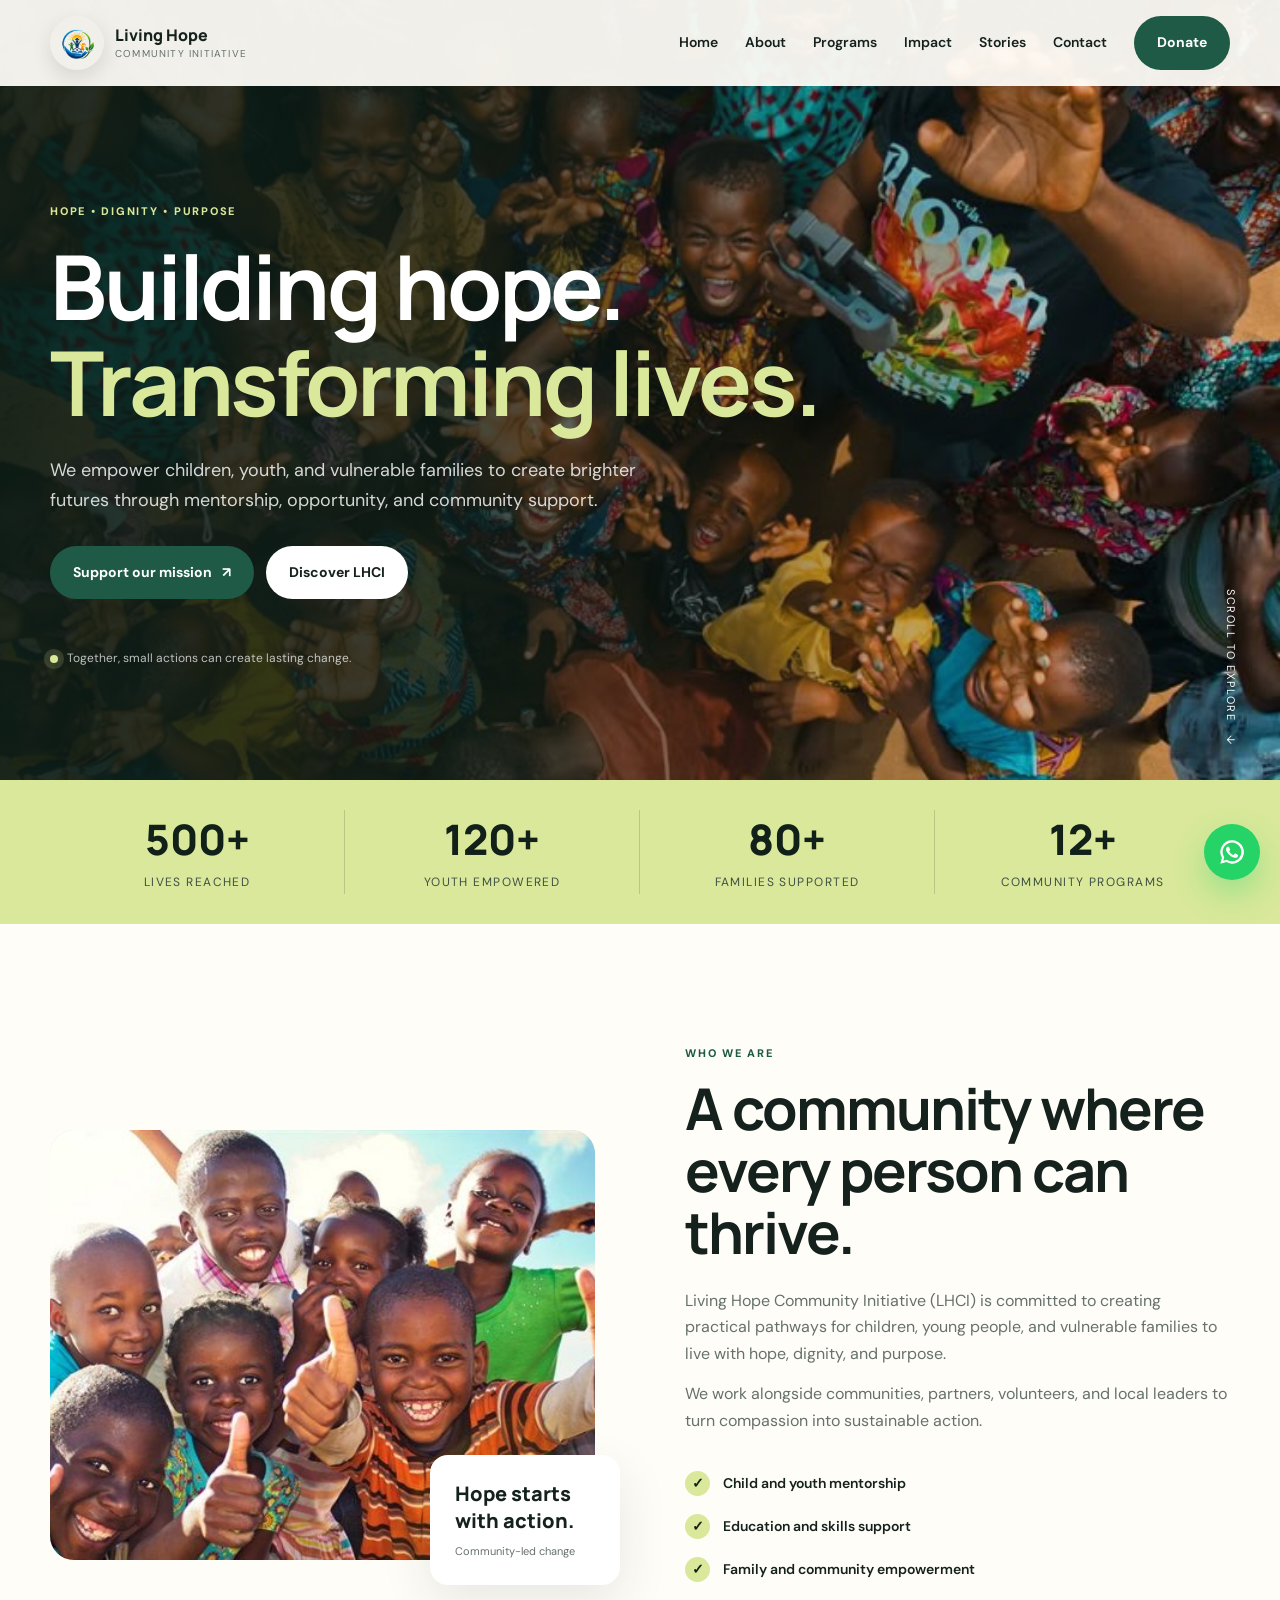
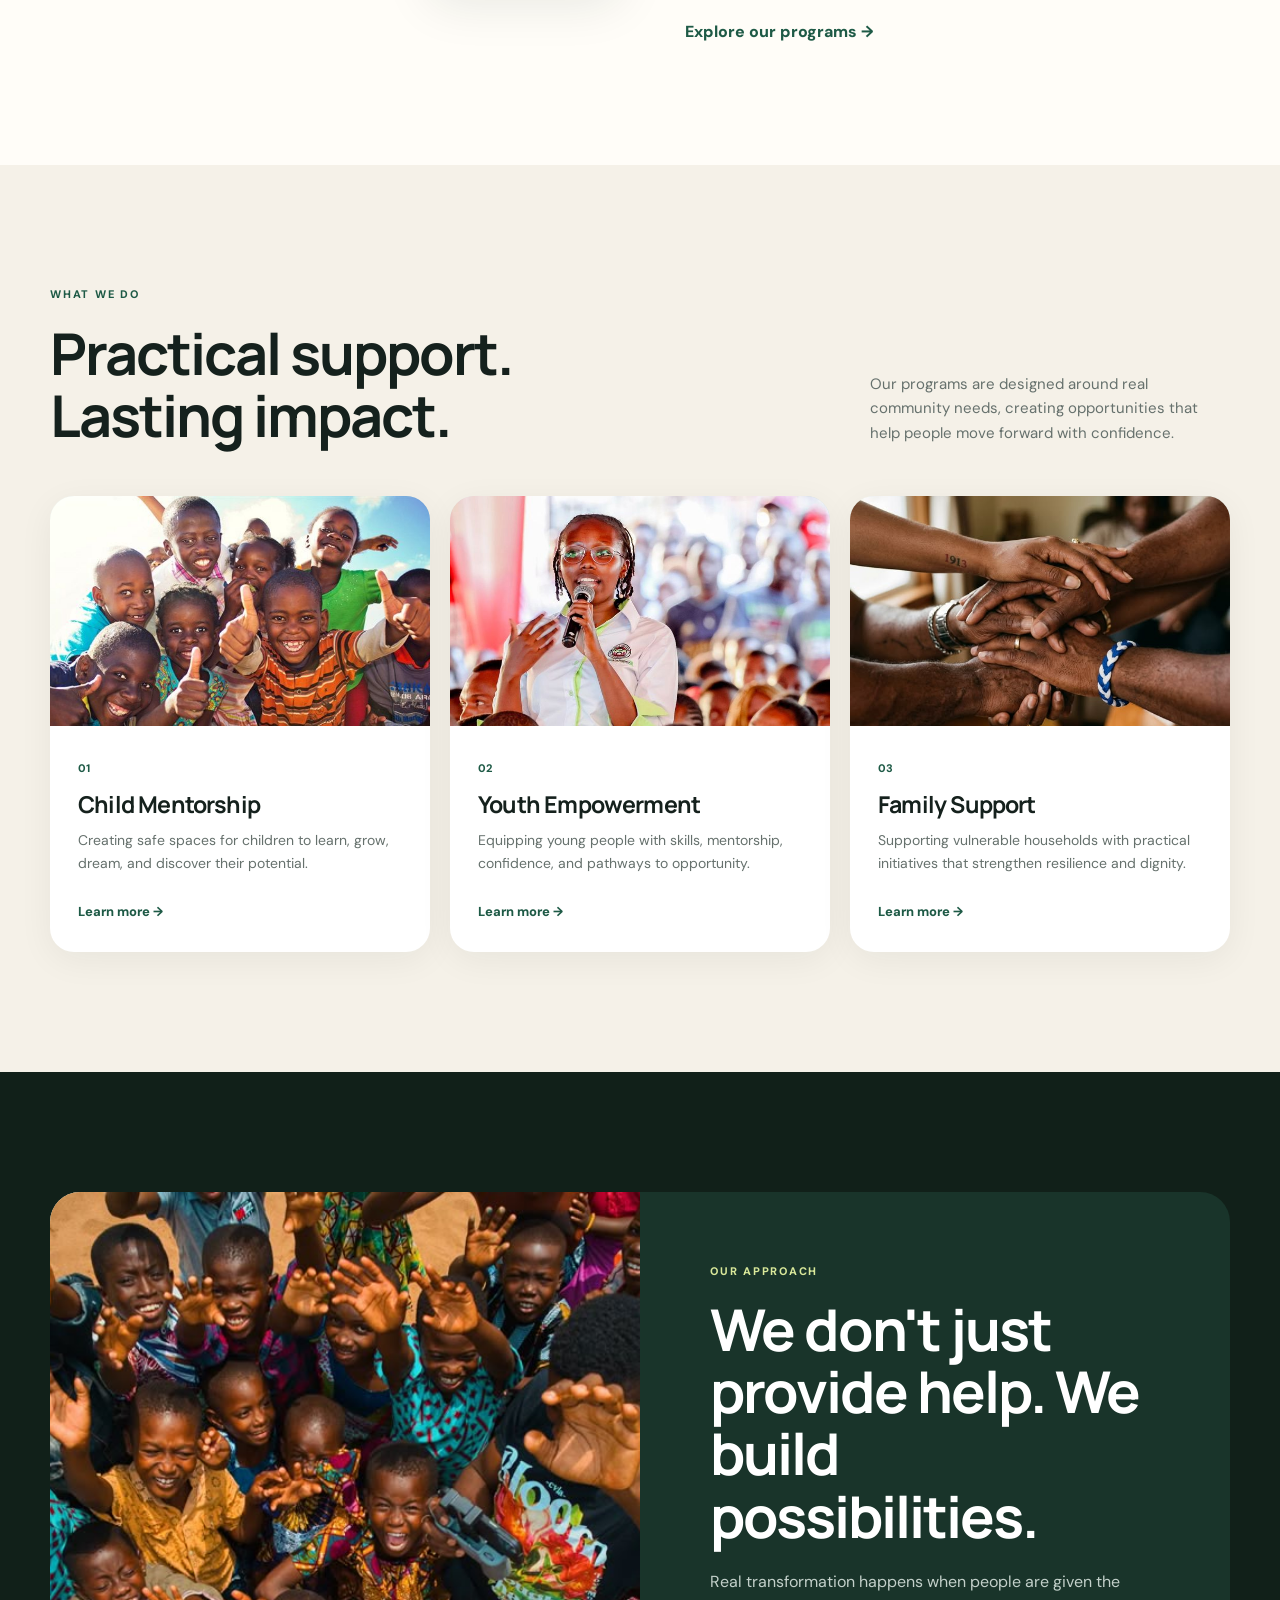
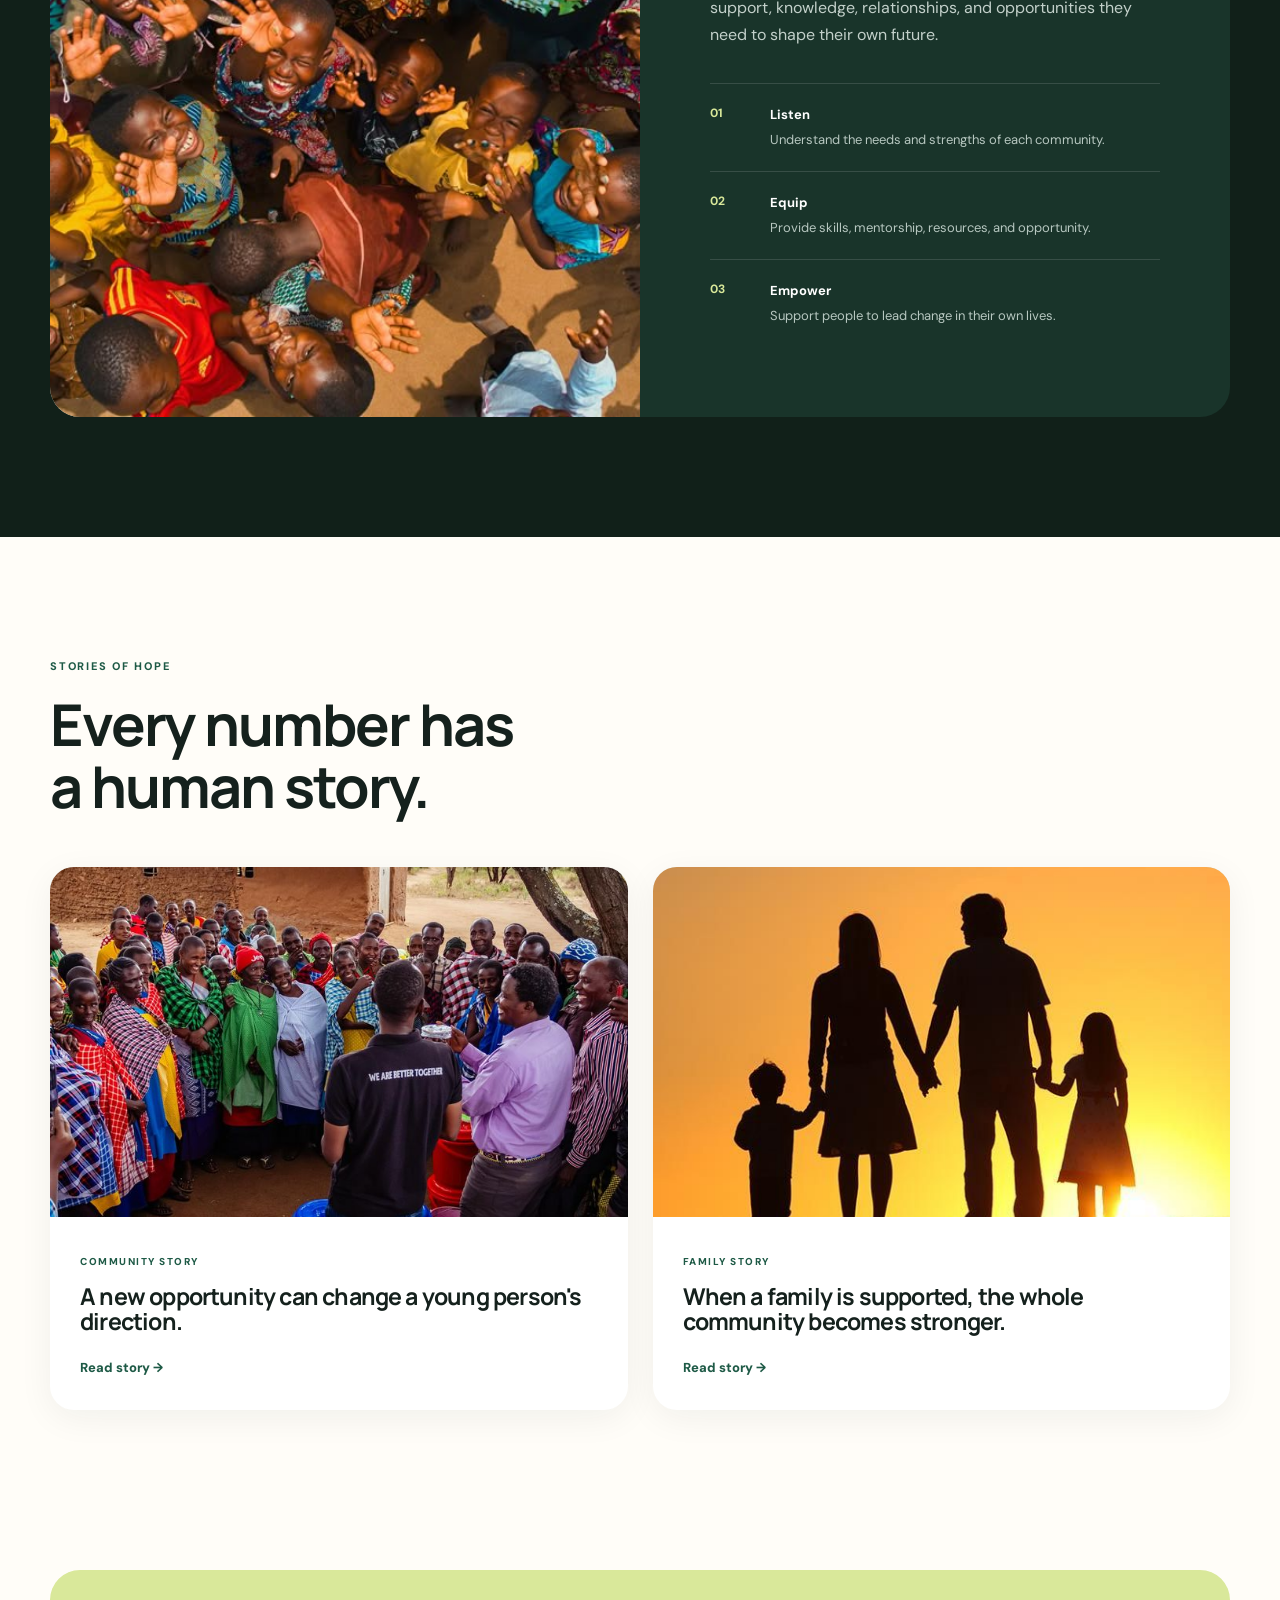
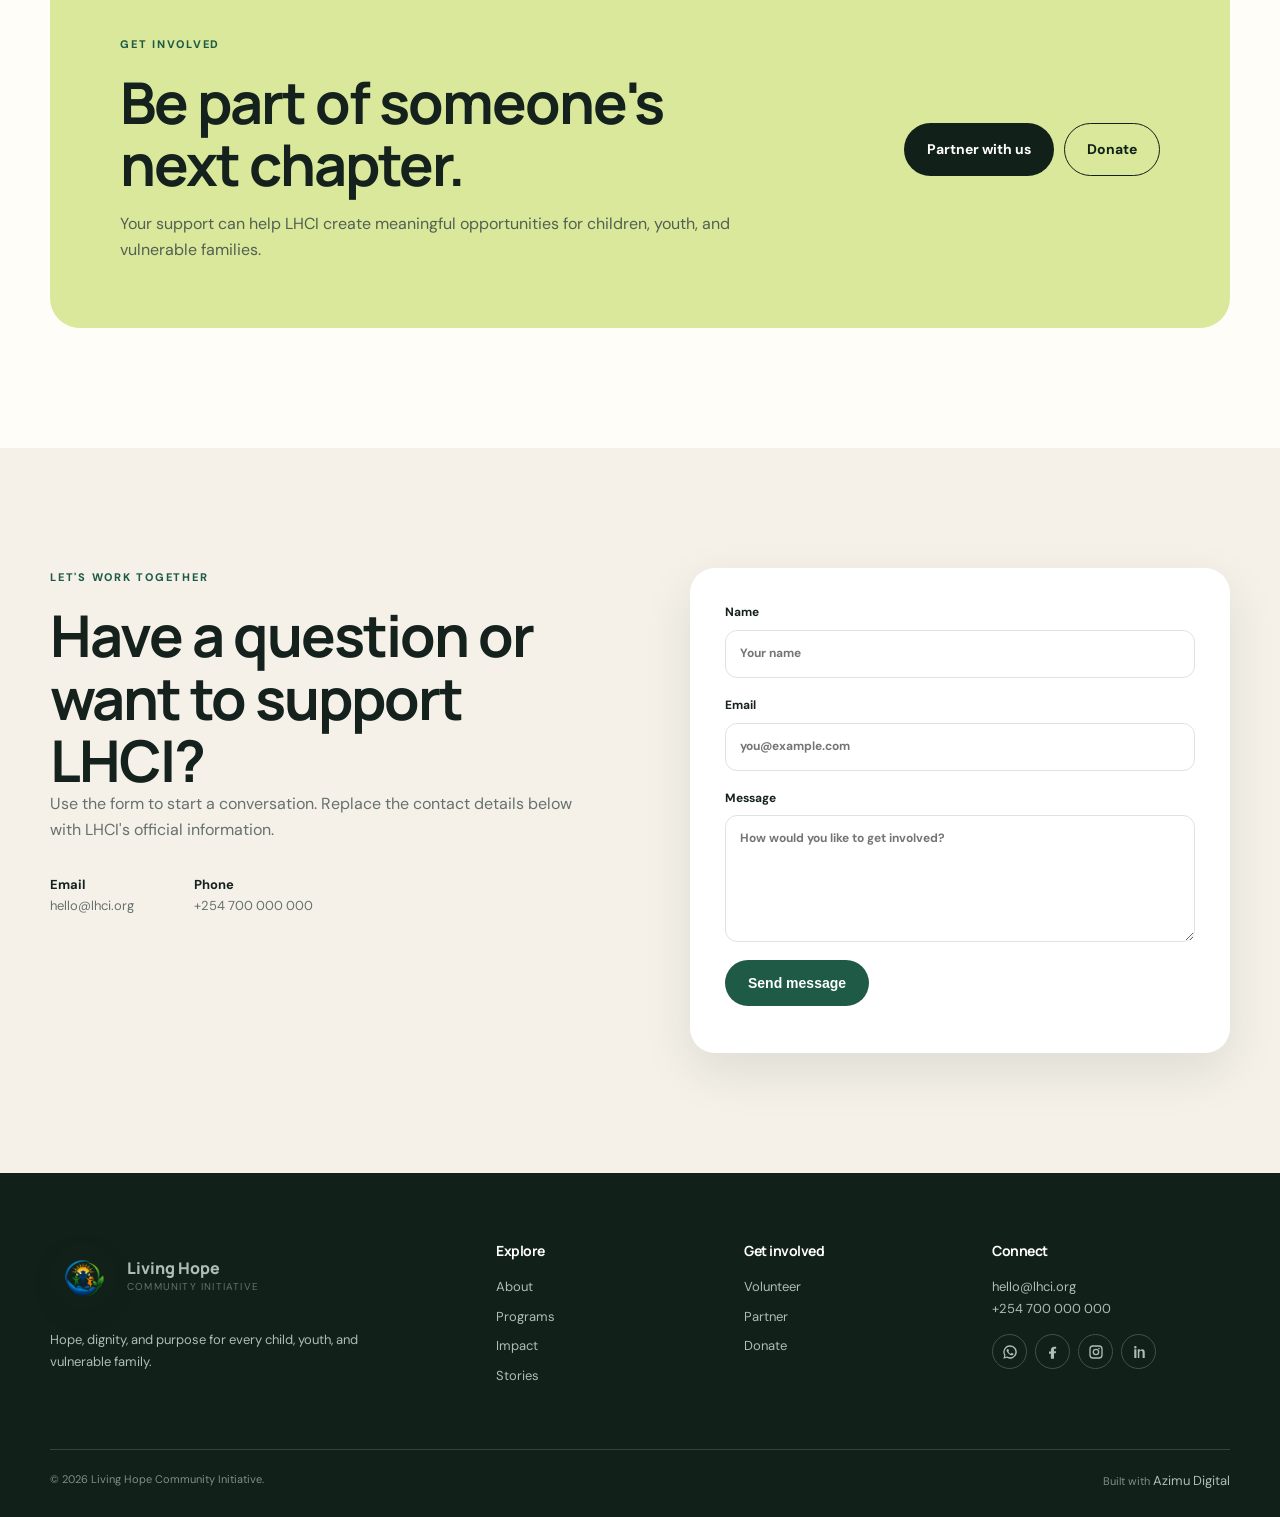
==== commit 5cf051b4: "seo tags added" ====
--- a/lhci-website/index.html
+++ b/lhci-website/index.html
@@ -3,13 +3,41 @@
 <head>
   <meta charset="UTF-8">
   <meta name="viewport" content="width=device-width, initial-scale=1.0">
-  <meta name="description" content="Living Hope Community Initiative — empowering children, youth and vulnerable families through mentorship, opportunity and community support.">
+  <meta name="description" content="Living Hope Community Initiative empowers children, youth, and vulnerable families through mentorship, community support, and practical pathways to hope, dignity, and purpose.">
+  <meta name="keywords" content="Living Hope Community Initiative, LHCI, youth empowerment, child mentorship, family support, community development, social impact, Kenya">
+  <meta name="author" content="Living Hope Community Initiative">
+  <meta name="robots" content="index, follow, max-snippet:-1, max-image-preview:large, max-video-preview:-1">
+  <meta name="theme-color" content="#0f3d2e">
+  <meta name="google-site-verification" content="YOUR_GOOGLE_VERIFICATION_CODE">
+
+  <meta property="og:type" content="website">
+  <meta property="og:title" content="Living Hope Community Initiative | LHCI">
+  <meta property="og:description" content="Empowering children, youth, and vulnerable families through mentorship, opportunity, and community support.">
+  <meta property="og:image" content="images/LHC-LOGO.png">
+  <meta property="og:site_name" content="Living Hope Community Initiative">
+
+  <meta name="twitter:card" content="summary_large_image">
+  <meta name="twitter:title" content="Living Hope Community Initiative | LHCI">
+  <meta name="twitter:description" content="Hope, dignity, and purpose for every child, youth, and vulnerable family.">
+  <meta name="twitter:image" content="images/LHC-LOGO.png">
+
   <title>Living Hope Community Initiative | LHCI</title>
   <link rel="preconnect" href="https://fonts.googleapis.com">
   <link rel="preconnect" href="https://fonts.gstatic.com" crossorigin>
   <link href="https://fonts.googleapis.com/css2?family=DM+Sans:wght@400;500;600;700&family=Manrope:wght@600;700;800&display=swap" rel="stylesheet">
   <link rel="stylesheet" href="css/style.css">
-  
+
+  <script type="application/ld+json">
+    {
+      "@context": "https://schema.org",
+      "@type": "Organization",
+      "name": "Living Hope Community Initiative",
+      "alternateName": "LHCI",
+      "description": "Living Hope Community Initiative empowers children, youth, and vulnerable families through mentorship, opportunity, and community support.",
+      "logo": "images/LHC-LOGO.png",
+      "url": "https://living-hope-community.vercel.app/"
+    }
+  </script>
 </head>
 <body>
   <header class="site-header" id="siteHeader">
@@ -137,7 +165,7 @@
           <label>Name<input required type="text" name="name" placeholder="Your name"></label>
           <label>Email<input required type="email" name="email" placeholder="you@example.com"></label>
           <label>Message<textarea required name="message" rows="5" placeholder="How would you like to get involved?"></textarea></label>
-          <button class="btn btn-primary" type="submit">Send message <span>→</span></button>
+          <button class="btn btn-primary" type="submit">Send message</button>
           <p class="form-status" role="status"></p>
         </form>
       </div>
